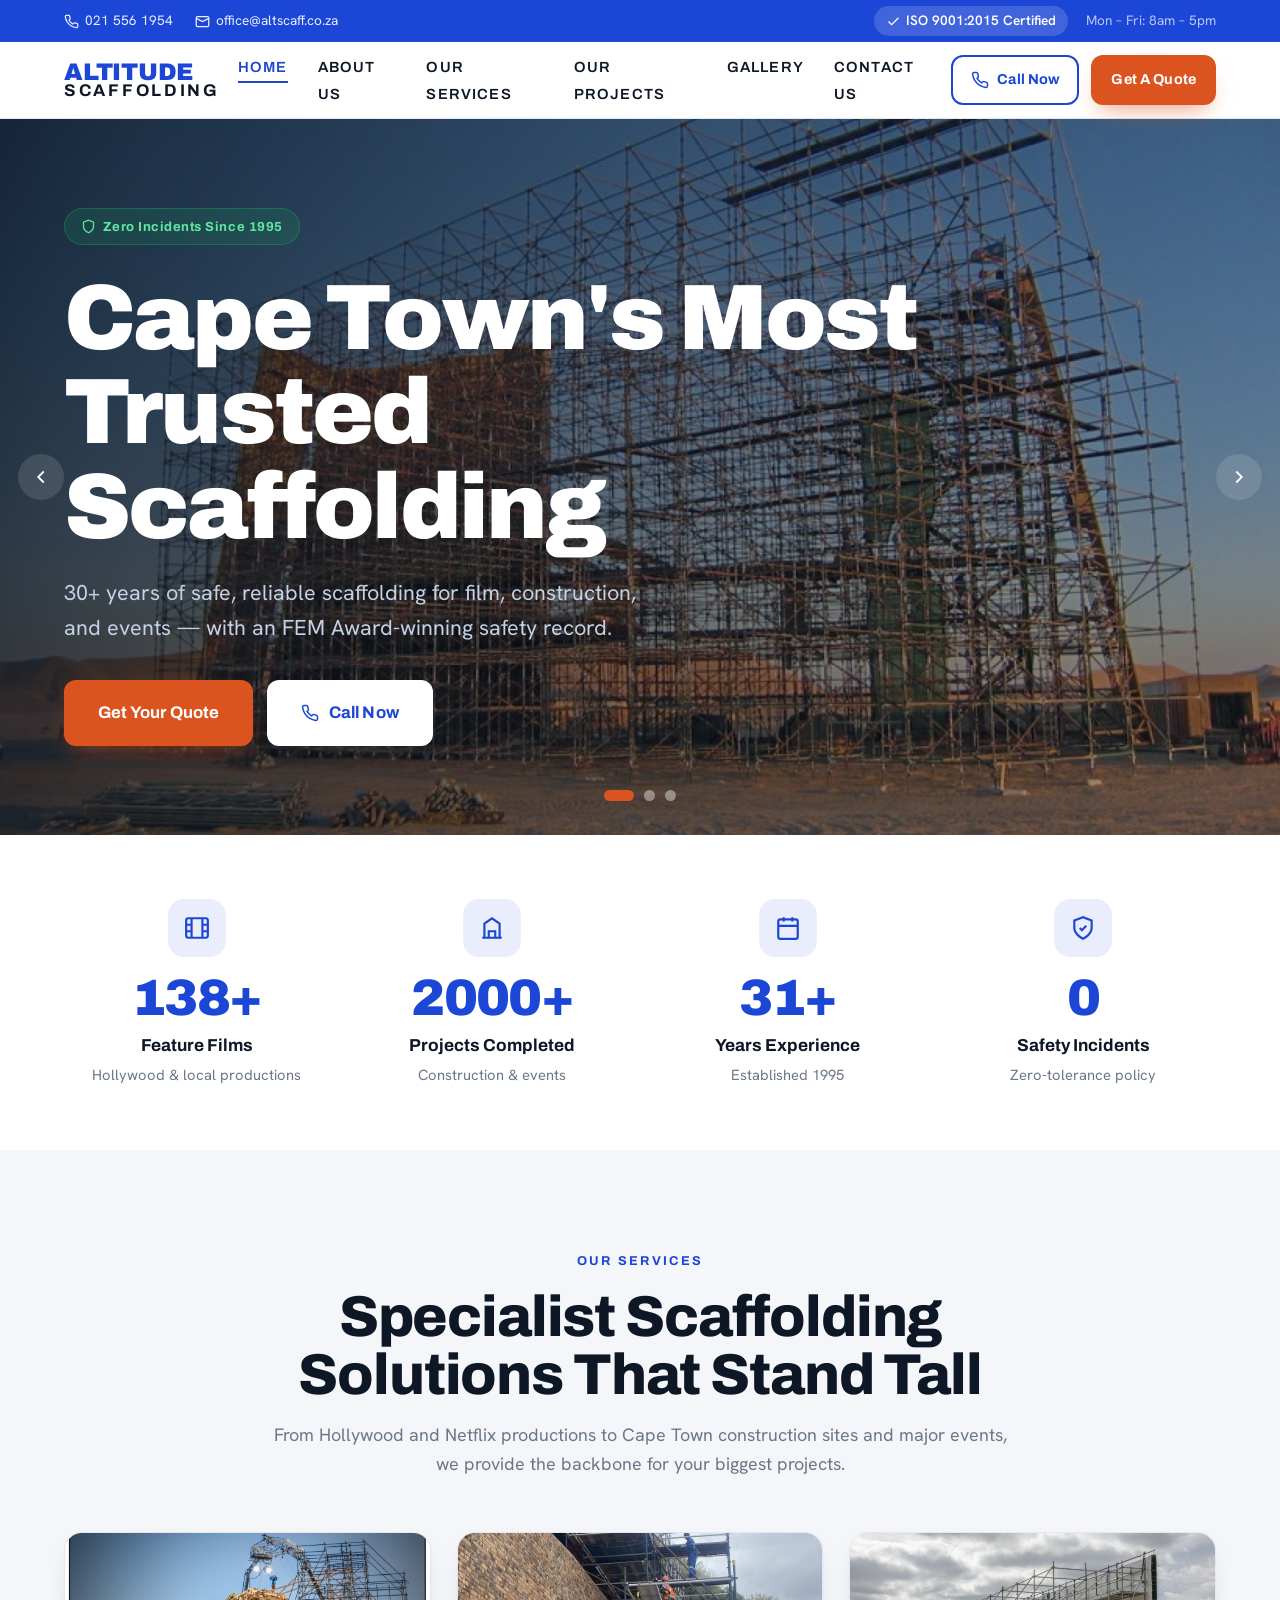
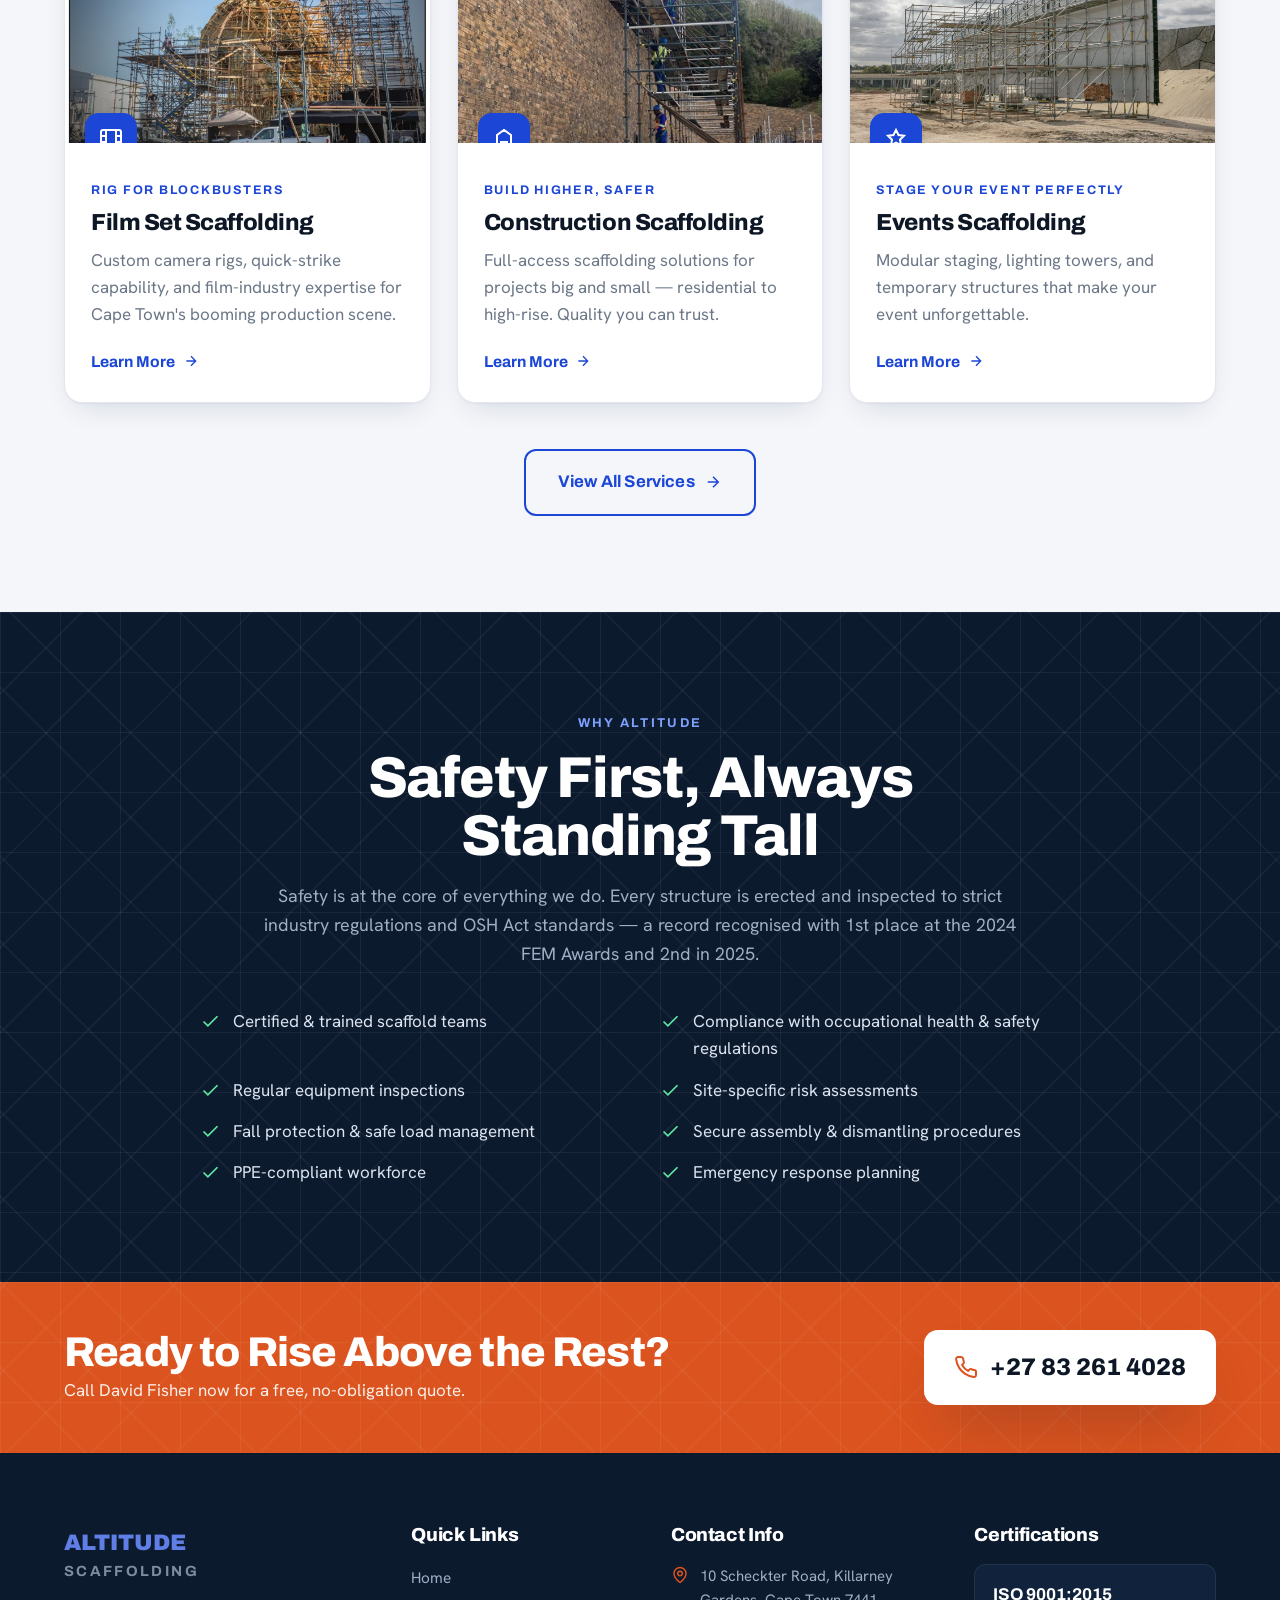
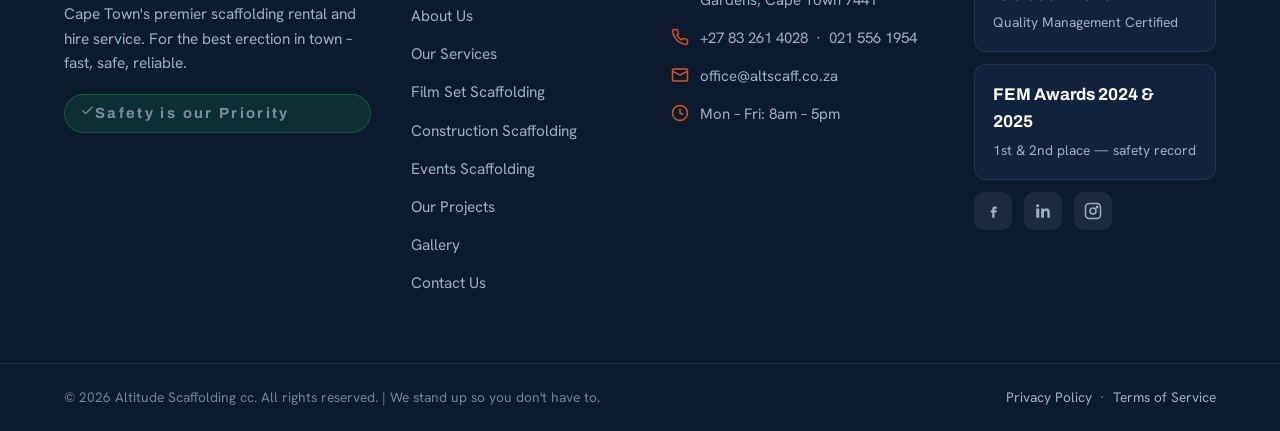
==== index.html @ d88a509a "Add files via upload" ====
<!DOCTYPE html>
<html lang="en">
<head>
<meta charset="UTF-8">
<meta name="viewport" content="width=device-width, initial-scale=1.0">
<title>Altitude Scaffolding | Cape Town's Most Trusted Scaffolding</title>
<meta name="description" content="Safe and reliable scaffolding solutions for film, events and construction across Cape Town and South Africa. 30+ years, FEM Award-winning safety record.">
<link rel="stylesheet" href="styles.css">
</head>
<body>

<!-- ===================== TOP BAR ===================== -->
<div class="topbar">
  <div class="container">
    <div class="topbar__left">
      <a href="tel:+27215561954"><svg viewBox="0 0 24 24" fill="none" stroke="currentColor" stroke-width="2"><path d="M22 16.92v3a2 2 0 0 1-2.18 2 19.79 19.79 0 0 1-8.63-3.07 19.5 19.5 0 0 1-6-6 19.79 19.79 0 0 1-3.07-8.67A2 2 0 0 1 4.11 2h3a2 2 0 0 1 2 1.72c.13.96.36 1.9.7 2.81a2 2 0 0 1-.45 2.11L8.09 9.91a16 16 0 0 0 6 6l1.27-1.27a2 2 0 0 1 2.11-.45c.91.34 1.85.57 2.81.7A2 2 0 0 1 22 16.92z"/></svg>021 556 1954</a>
      <a href="mailto:office@altscaff.co.za"><svg viewBox="0 0 24 24" fill="none" stroke="currentColor" stroke-width="2"><rect x="2" y="4" width="20" height="16" rx="2"/><path d="m22 7-10 5L2 7"/></svg>office@altscaff.co.za</a>
    </div>
    <div class="topbar__right">
      <span class="topbar__badge"><svg viewBox="0 0 24 24" fill="none" stroke="currentColor" stroke-width="2"><path d="M20 6 9 17l-5-5"/></svg>ISO 9001:2015 Certified</span>
      <span class="topbar__hours">Mon – Fri: 8am – 5pm</span>
    </div>
  </div>
</div>

<!-- ===================== NAV ===================== -->
<nav class="nav">
  <div class="container">
    <a class="brand" href="index.html"><b>ALTITUDE</b><span>SCAFFOLDING</span></a>
    <ul class="nav__links">
      <li><a href="index.html" class="active">Home</a></li>
      <li><a href="about.html">About Us</a></li>
      <li><a href="services.html">Our Services</a></li>
      <li><a href="projects.html">Our Projects</a></li>
      <li><a href="gallery.html">Gallery</a></li>
      <li><a href="contact.html">Contact Us</a></li>
    </ul>
    <div class="nav__cta">
      <a class="btn btn--ghost" href="tel:+27832614028"><svg viewBox="0 0 24 24" fill="none" stroke="currentColor" stroke-width="2"><path d="M22 16.92v3a2 2 0 0 1-2.18 2 19.79 19.79 0 0 1-8.63-3.07 19.5 19.5 0 0 1-6-6 19.79 19.79 0 0 1-3.07-8.67A2 2 0 0 1 4.11 2h3a2 2 0 0 1 2 1.72c.13.96.36 1.9.7 2.81a2 2 0 0 1-.45 2.11L8.09 9.91a16 16 0 0 0 6 6l1.27-1.27a2 2 0 0 1 2.11-.45c.91.34 1.85.57 2.81.7A2 2 0 0 1 22 16.92z"/></svg>Call Now</a>
      <a class="btn btn--orange" href="contact.html">Get A Quote</a>
      <button class="nav__burger" aria-label="Menu"><span></span><span></span><span></span></button>
    </div>
  </div>
</nav>

<!-- ===================== HERO CAROUSEL ===================== -->
<header class="hero hero--home">
  <div class="slides">
    <div class="slide slide--1 active"><img class="slide__img" src="img/film-set-desert-build.jpg" alt="Large-scale film set scaffolding at golden hour"><div class="slide__grad"></div></div>
    <div class="slide slide--2"><img class="slide__img" src="img/construction-cement-silos.jpg" alt="Industrial scaffolding access between cement silos"><div class="slide__grad"></div></div>
    <div class="slide slide--3"><img class="slide__img" src="img/events-grandstand-wide.jpg" alt="Event grandstand scaffolding structure"><div class="slide__grad"></div></div>
  </div>
  <div class="hero__inner">
    <div class="container">
      <span class="hero__badge"><svg viewBox="0 0 24 24" fill="none" stroke="currentColor" stroke-width="2"><path d="M12 22s8-4 8-10V5l-8-3-8 3v7c0 6 8 10 8 10z"/></svg>Zero Incidents Since 1995</span>
      <h1 class="slide-text" data-slide="0">Cape Town's Most Trusted Scaffolding</h1>
      <p class="hero__sub">30+ years of safe, reliable scaffolding for film, construction, and events — with an FEM Award-winning safety record.</p>
      <div class="hero__actions">
        <a class="btn btn--orange btn--lg" href="contact.html">Get Your Quote</a>
        <a class="btn btn--white btn--lg" href="tel:+27832614028"><svg viewBox="0 0 24 24" fill="none" stroke="currentColor" stroke-width="2"><path d="M22 16.92v3a2 2 0 0 1-2.18 2 19.79 19.79 0 0 1-8.63-3.07 19.5 19.5 0 0 1-6-6 19.79 19.79 0 0 1-3.07-8.67A2 2 0 0 1 4.11 2h3a2 2 0 0 1 2 1.72c.13.96.36 1.9.7 2.81a2 2 0 0 1-.45 2.11L8.09 9.91a16 16 0 0 0 6 6l1.27-1.27a2 2 0 0 1 2.11-.45c.91.34 1.85.57 2.81.7A2 2 0 0 1 22 16.92z"/></svg>Call Now</a>
      </div>
    </div>
  </div>
  <button class="hero__arrow hero__arrow--prev" aria-label="Previous"><svg viewBox="0 0 24 24" fill="none" stroke="currentColor" stroke-width="2"><path d="m15 18-6-6 6-6"/></svg></button>
  <button class="hero__arrow hero__arrow--next" aria-label="Next"><svg viewBox="0 0 24 24" fill="none" stroke="currentColor" stroke-width="2"><path d="m9 18 6-6-6-6"/></svg></button>
  <div class="hero__dots"><button class="active"></button><button></button><button></button></div>
</header>

<!-- ===================== STATS ===================== -->
<section class="stats">
  <div class="container">
    <div class="stat reveal">
      <div class="stat__ico"><svg viewBox="0 0 24 24" fill="none" stroke="currentColor" stroke-width="2"><rect x="2" y="3" width="20" height="18" rx="2"/><path d="M7 3v18M17 3v18M2 9h5M2 15h5M17 9h5M17 15h5"/></svg></div>
      <div class="stat__num" data-to="150" data-suffix="+">0+</div>
      <div class="stat__label">Feature Films</div>
      <div class="stat__note">Hollywood &amp; local productions</div>
    </div>
    <div class="stat reveal">
      <div class="stat__ico"><svg viewBox="0 0 24 24" fill="none" stroke="currentColor" stroke-width="2"><path d="M3 21h18M5 21V8l7-5 7 5v13M9 21v-6h6v6"/></svg></div>
      <div class="stat__num" data-to="2000" data-suffix="+">0+</div>
      <div class="stat__label">Projects Completed</div>
      <div class="stat__note">Construction &amp; events</div>
    </div>
    <div class="stat reveal">
      <div class="stat__ico"><svg viewBox="0 0 24 24" fill="none" stroke="currentColor" stroke-width="2"><rect x="3" y="4" width="18" height="18" rx="2"/><path d="M16 2v4M8 2v4M3 10h18"/></svg></div>
      <div class="stat__num" data-to="31" data-suffix="+">0+</div>
      <div class="stat__label">Years Experience</div>
      <div class="stat__note">Established 1995</div>
    </div>
    <div class="stat reveal">
      <div class="stat__ico"><svg viewBox="0 0 24 24" fill="none" stroke="currentColor" stroke-width="2"><path d="M12 22s8-4 8-10V5l-8-3-8 3v7c0 6 8 10 8 10z"/><path d="m9 12 2 2 4-4"/></svg></div>
      <div class="stat__num">0</div>
      <div class="stat__label">Safety Incidents</div>
      <div class="stat__note">Zero-tolerance policy</div>
    </div>
  </div>
</section>

<!-- ===================== SERVICES ===================== -->
<section class="section bg-alt">
  <div class="container">
    <div class="section-head section-head--center reveal">
      <span class="eyebrow">Our Services</span>
      <h2>Specialist Scaffolding Solutions That Stand Tall</h2>
      <p>From Hollywood and Netflix productions to Cape Town construction sites and major events, we provide the backbone for your biggest projects.</p>
    </div>
    <div class="cards">
      <article class="card reveal">
        <div class="card__media">
          <img class="media-img" src="img/film-set-dome.jpg" alt="Film set scaffolding dome build at golden hour">
          <div class="card__ico"><svg viewBox="0 0 24 24" fill="none" stroke="currentColor" stroke-width="2"><rect x="2" y="3" width="20" height="18" rx="2"/><path d="M7 3v18M17 3v18M2 9h5M2 15h5M17 9h5M17 15h5"/></svg></div>
        </div>
        <div class="card__body">
          <span class="card__kicker">Rig for Blockbusters</span>
          <h3>Film Set Scaffolding</h3>
          <p>Custom camera rigs, quick-strike capability, and film-industry expertise for Cape Town's booming production scene.</p>
          <a class="link-arrow" href="services.html#film">Learn More <svg viewBox="0 0 24 24" fill="none" stroke="currentColor" stroke-width="2"><path d="M5 12h14M12 5l7 7-7 7"/></svg></a>
        </div>
      </article>
      <article class="card reveal">
        <div class="card__media">
          <img class="media-img" src="img/construction-brick-wall-access.jpg" alt="Construction access scaffolding against a brick retaining wall">
          <div class="card__ico"><svg viewBox="0 0 24 24" fill="none" stroke="currentColor" stroke-width="2"><path d="M3 21h18M5 21V8l7-5 7 5v13M9 21v-6h6v6"/></svg></div>
        </div>
        <div class="card__body">
          <span class="card__kicker">Build Higher, Safer</span>
          <h3>Construction Scaffolding</h3>
          <p>Full-access scaffolding solutions for projects big and small — residential to high-rise. Quality you can trust.</p>
          <a class="link-arrow" href="services.html#construction">Learn More <svg viewBox="0 0 24 24" fill="none" stroke="currentColor" stroke-width="2"><path d="M5 12h14M12 5l7 7-7 7"/></svg></a>
        </div>
      </article>
      <article class="card reveal">
        <div class="card__media">
          <img class="media-img" src="img/events-stand-build.jpg" alt="Events scaffolding stand structure">
          <div class="card__ico"><svg viewBox="0 0 24 24" fill="none" stroke="currentColor" stroke-width="2"><path d="m12 3 2.5 5 5.5.8-4 3.9 1 5.5-5-2.6-5 2.6 1-5.5-4-3.9 5.5-.8z"/></svg></div>
        </div>
        <div class="card__body">
          <span class="card__kicker">Stage Your Event Perfectly</span>
          <h3>Events Scaffolding</h3>
          <p>Modular staging, lighting towers, and temporary structures that make your event unforgettable.</p>
          <a class="link-arrow" href="services.html#events">Learn More <svg viewBox="0 0 24 24" fill="none" stroke="currentColor" stroke-width="2"><path d="M5 12h14M12 5l7 7-7 7"/></svg></a>
        </div>
      </article>
    </div>
    <div style="text-align:center;margin-top:46px" class="reveal">
      <a class="btn btn--ghost btn--lg" href="services.html">View All Services <svg viewBox="0 0 24 24" fill="none" stroke="currentColor" stroke-width="2"><path d="M5 12h14M12 5l7 7-7 7"/></svg></a>
    </div>
  </div>
</section>

<!-- ===================== SAFETY ===================== -->
<section class="section bg-navy lattice">
  <div class="container" style="position:relative;z-index:2">
    <div class="section-head section-head--center reveal">
      <span class="eyebrow">Why Altitude</span>
      <h2>Safety First, Always Standing Tall</h2>
      <p>Safety is at the core of everything we do. Every structure is erected and inspected to strict industry regulations and OSH Act standards — a record recognised with 1st place at the 2024 FEM Awards and 2nd in 2025.</p>
    </div>
    <ul class="safety-grid reveal">
      <li><svg viewBox="0 0 24 24" fill="none" stroke="currentColor" stroke-width="2"><path d="M20 6 9 17l-5-5"/></svg>Certified &amp; trained scaffold teams</li>
      <li><svg viewBox="0 0 24 24" fill="none" stroke="currentColor" stroke-width="2"><path d="M20 6 9 17l-5-5"/></svg>Compliance with occupational health &amp; safety regulations</li>
      <li><svg viewBox="0 0 24 24" fill="none" stroke="currentColor" stroke-width="2"><path d="M20 6 9 17l-5-5"/></svg>Regular equipment inspections</li>
      <li><svg viewBox="0 0 24 24" fill="none" stroke="currentColor" stroke-width="2"><path d="M20 6 9 17l-5-5"/></svg>Site-specific risk assessments</li>
      <li><svg viewBox="0 0 24 24" fill="none" stroke="currentColor" stroke-width="2"><path d="M20 6 9 17l-5-5"/></svg>Fall protection &amp; safe load management</li>
      <li><svg viewBox="0 0 24 24" fill="none" stroke="currentColor" stroke-width="2"><path d="M20 6 9 17l-5-5"/></svg>Secure assembly &amp; dismantling procedures</li>
      <li><svg viewBox="0 0 24 24" fill="none" stroke="currentColor" stroke-width="2"><path d="M20 6 9 17l-5-5"/></svg>PPE-compliant workforce</li>
      <li><svg viewBox="0 0 24 24" fill="none" stroke="currentColor" stroke-width="2"><path d="M20 6 9 17l-5-5"/></svg>Emergency response planning</li>
    </ul>
  </div>
</section>

<!-- ===================== CTA BAND ===================== -->
<section class="cta-band lattice">
  <div class="container" style="position:relative;z-index:2">
    <div>
      <h2>Ready to Rise Above the Rest?</h2>
      <p>Call David Fisher now for a free, no-obligation quote.</p>
    </div>
    <a class="cta-band__phone" href="tel:+27832614028"><svg viewBox="0 0 24 24" fill="none" stroke="currentColor" stroke-width="2"><path d="M22 16.92v3a2 2 0 0 1-2.18 2 19.79 19.79 0 0 1-8.63-3.07 19.5 19.5 0 0 1-6-6 19.79 19.79 0 0 1-3.07-8.67A2 2 0 0 1 4.11 2h3a2 2 0 0 1 2 1.72c.13.96.36 1.9.7 2.81a2 2 0 0 1-.45 2.11L8.09 9.91a16 16 0 0 0 6 6l1.27-1.27a2 2 0 0 1 2.11-.45c.91.34 1.85.57 2.81.7A2 2 0 0 1 22 16.92z"/></svg>+27 83 261 4028</a>
  </div>
</section>

<!-- ===================== FOOTER ===================== -->
<footer class="foot">
  <div class="container">
    <div class="foot__grid">
      <div class="foot__brand">
        <b>ALTITUDE</b><span>SCAFFOLDING</span>
        <p>Cape Town's premier scaffolding rental and hire service. For the best erection in town – fast, safe, reliable.</p>
        <span class="foot__pill"><svg viewBox="0 0 24 24" fill="none" stroke="currentColor" stroke-width="2"><path d="M20 6 9 17l-5-5"/></svg>Safety is our Priority</span>
      </div>
      <div>
        <h4>Quick Links</h4>
        <ul class="foot__links">
          <li><a href="index.html">Home</a></li>
          <li><a href="about.html">About Us</a></li>
          <li><a href="services.html">Our Services</a></li>
          <li><a href="services.html#film">Film Set Scaffolding</a></li>
          <li><a href="services.html#construction">Construction Scaffolding</a></li>
          <li><a href="services.html#events">Events Scaffolding</a></li>
          <li><a href="projects.html">Our Projects</a></li>
          <li><a href="gallery.html">Gallery</a></li>
          <li><a href="contact.html">Contact Us</a></li>
        </ul>
      </div>
      <div>
        <h4>Contact Info</h4>
        <ul class="foot__contact">
          <li><svg viewBox="0 0 24 24" fill="none" stroke="currentColor" stroke-width="2"><path d="M20 10c0 6-8 12-8 12s-8-6-8-12a8 8 0 0 1 16 0z"/><circle cx="12" cy="10" r="3"/></svg>10 Scheckter Road, Killarney Gardens, Cape Town 7441</li>
          <li><svg viewBox="0 0 24 24" fill="none" stroke="currentColor" stroke-width="2"><path d="M22 16.92v3a2 2 0 0 1-2.18 2 19.79 19.79 0 0 1-8.63-3.07 19.5 19.5 0 0 1-6-6 19.79 19.79 0 0 1-3.07-8.67A2 2 0 0 1 4.11 2h3a2 2 0 0 1 2 1.72c.13.96.36 1.9.7 2.81a2 2 0 0 1-.45 2.11L8.09 9.91a16 16 0 0 0 6 6l1.27-1.27a2 2 0 0 1 2.11-.45c.91.34 1.85.57 2.81.7A2 2 0 0 1 22 16.92z"/></svg>+27 83 261 4028 &nbsp;·&nbsp; 021 556 1954</li>
          <li><svg viewBox="0 0 24 24" fill="none" stroke="currentColor" stroke-width="2"><rect x="2" y="4" width="20" height="16" rx="2"/><path d="m22 7-10 5L2 7"/></svg>office@altscaff.co.za</li>
          <li><svg viewBox="0 0 24 24" fill="none" stroke="currentColor" stroke-width="2"><circle cx="12" cy="12" r="10"/><path d="M12 6v6l4 2"/></svg>Mon – Fri: 8am – 5pm</li>
        </ul>
      </div>
      <div>
        <h4>Certifications</h4>
        <div class="cert"><b>ISO 9001:2015</b><span>Quality Management Certified</span></div>
        <div class="cert"><b>FEM Awards 2024 &amp; 2025</b><span>1st &amp; 2nd place — safety record</span></div>
        <div class="foot__social">
          <a href="#" aria-label="Facebook"><svg viewBox="0 0 24 24" fill="currentColor"><path d="M14 9h3V6h-3c-1.7 0-3 1.3-3 3v2H9v3h2v7h3v-7h2.5l.5-3H14V9z"/></svg></a>
          <a href="#" aria-label="LinkedIn"><svg viewBox="0 0 24 24" fill="currentColor"><path d="M6.94 5a2 2 0 1 1-4-.02 2 2 0 0 1 4 .02zM7 8.5H3V21h4V8.5zm6.32 0H9.5V21h3.8v-6.5c0-3.5 4.5-3.8 4.5 0V21H21v-7.8c0-6-6.4-5.7-7.68-2.8V8.5z"/></svg></a>
          <a href="#" aria-label="Instagram"><svg viewBox="0 0 24 24" fill="none" stroke="currentColor" stroke-width="2"><rect x="2" y="2" width="20" height="20" rx="5"/><circle cx="12" cy="12" r="4"/><circle cx="17.5" cy="6.5" r="1" fill="currentColor"/></svg></a>
        </div>
      </div>
    </div>
  </div>
  <div class="foot__bar">
    <div class="container">
      <span>© 2026 Altitude Scaffolding cc. All rights reserved. | We stand up so you don't have to.</span>
      <span><a href="#">Privacy Policy</a> &nbsp;·&nbsp; <a href="#">Terms of Service</a></span>
    </div>
  </div>
</footer>

<script src="script.js"></script>
</body>
</html>
---- styles.css ----
/* ==========================================================================
   ALTITUDE SCAFFOLDING — shared stylesheet
   Brand: cobalt blue + terracotta orange + dark navy. Industrial / structural.
   ========================================================================== */

@import url('https://fonts.googleapis.com/css2?family=Archivo:wght@500;600;700;800;900&family=Hanken+Grotesk:wght@400;500;600;700&display=swap');

:root{
  /* Brand */
  --blue:        #1c46d6;
  --blue-dark:   #14329c;
  --blue-700:    #0f2a8a;
  --orange:      #db531e;
  --orange-dark: #bd4413;
  --navy:        #0c1a2e;
  --navy-2:      #11233c;
  --green:       #18a957;
  --green-soft:  #e7f6ee;

  /* Neutrals */
  --ink:    #0e1726;
  --body:   #41505f;
  --muted:  #6b7787;
  --line:   #e4e8ee;
  --bg:     #ffffff;
  --bg-alt: #f4f6fa;
  --card:   #ffffff;

  /* System */
  --radius:   18px;
  --radius-sm:12px;
  --shadow:   0 1px 2px rgba(13,27,46,.04), 0 12px 30px -12px rgba(13,27,46,.16);
  --shadow-lg:0 30px 60px -22px rgba(13,27,46,.32);
  --maxw: 1200px;
  --nav-h: 76px;
  --ease: cubic-bezier(.22,.61,.36,1);

  --font-display: 'Archivo', system-ui, sans-serif;
  --font-body: 'Hanken Grotesk', system-ui, sans-serif;
}

*{ box-sizing:border-box; margin:0; padding:0; }
html{ scroll-behavior:smooth; -webkit-text-size-adjust:100%; }
body{
  font-family:var(--font-body);
  color:var(--body);
  background:var(--bg);
  line-height:1.6;
  font-size:17px;
  overflow-x:hidden;
}
img{ max-width:100%; display:block; }
a{ color:inherit; text-decoration:none; }
ul{ list-style:none; }

h1,h2,h3,h4,h5{
  font-family:var(--font-display);
  color:var(--ink);
  line-height:1.02;
  letter-spacing:-.02em;
  font-weight:800;
}

.container{ width:100%; max-width:var(--maxw); margin:0 auto; padding:0 24px; }
.section{ padding:96px 0; }
.section--tight{ padding:64px 0; }
.bg-alt{ background:var(--bg-alt); }
.bg-navy{ background:var(--navy); color:#c9d3e0; }

/* ---- Eyebrow / headings -------------------------------------------------- */
.eyebrow{
  font-family:var(--font-display);
  font-weight:700;
  font-size:.8rem;
  letter-spacing:.18em;
  text-transform:uppercase;
  color:var(--blue);
}
.bg-navy .eyebrow{ color:#7ea0ff; }
.section-head{ max-width:760px; }
.section-head--center{ margin:0 auto; text-align:center; }
.section-head h2{ font-size:clamp(2.2rem,5vw,3.6rem); margin:14px 0 16px; }
.section-head p{ font-size:1.12rem; color:var(--muted); }
.bg-navy .section-head h2{ color:#fff; }
.bg-navy .section-head p{ color:#9fb0c4; }

/* ---- Buttons ------------------------------------------------------------- */
.btn{
  display:inline-flex; align-items:center; gap:.55em;
  font-family:var(--font-display); font-weight:700; font-size:.98rem;
  letter-spacing:.01em;
  padding:15px 26px; border-radius:12px; border:2px solid transparent;
  cursor:pointer; transition:transform .25s var(--ease), box-shadow .25s var(--ease), background .25s;
  white-space:nowrap;
}
.btn svg{ width:18px; height:18px; }
.btn--orange{ background:var(--orange); color:#fff; box-shadow:0 12px 24px -10px rgba(219,83,30,.6); }
.btn--orange:hover{ background:var(--orange-dark); transform:translateY(-2px); }
.btn--blue{ background:var(--blue); color:#fff; box-shadow:0 12px 24px -10px rgba(28,70,214,.55); }
.btn--blue:hover{ background:var(--blue-dark); transform:translateY(-2px); }
.btn--ghost{ background:transparent; color:var(--blue); border-color:var(--blue); }
.btn--ghost:hover{ background:var(--blue); color:#fff; transform:translateY(-2px); }
.btn--white{ background:#fff; color:var(--blue); }
.btn--white:hover{ transform:translateY(-2px); box-shadow:var(--shadow-lg); }
.btn--lg{ padding:18px 32px; font-size:1.05rem; }

.link-arrow{
  font-family:var(--font-display); font-weight:700; color:var(--blue);
  display:inline-flex; align-items:center; gap:.5em; font-size:.98rem;
}
.link-arrow svg{ width:16px; height:16px; transition:transform .25s var(--ease); }
.link-arrow:hover svg{ transform:translateX(5px); }

/* ---- Scaffold lattice texture (reusable) --------------------------------- */
.lattice{ position:relative; }
.lattice::before{
  content:""; position:absolute; inset:0; pointer-events:none; z-index:0;
  background-image:
    linear-gradient(rgba(255,255,255,.06) 1px, transparent 1px),
    linear-gradient(90deg, rgba(255,255,255,.06) 1px, transparent 1px),
    repeating-linear-gradient(45deg, rgba(255,255,255,.04) 0 2px, transparent 2px 60px),
    repeating-linear-gradient(-45deg, rgba(255,255,255,.04) 0 2px, transparent 2px 60px);
  background-size:60px 60px, 60px 60px, 100% 100%, 100% 100%;
}

/* =========================================================================
   TOP UTILITY BAR
   ========================================================================= */
.topbar{ background:var(--blue); color:#dbe4ff; font-size:.85rem; }
.topbar .container{ display:flex; align-items:center; justify-content:space-between; height:42px; gap:18px; }
.topbar a{ display:inline-flex; align-items:center; gap:.45em; color:#eaf0ff; }
.topbar a:hover{ color:#fff; }
.topbar svg{ width:15px; height:15px; }
.topbar__left{ display:flex; gap:22px; }
.topbar__right{ display:flex; align-items:center; gap:18px; }
.topbar__badge{
  display:inline-flex; align-items:center; gap:.4em;
  background:rgba(255,255,255,.16); padding:4px 12px; border-radius:99px;
  font-weight:600; color:#fff;
}
.topbar__hours{ color:#b9c8f5; }

/* =========================================================================
   NAVIGATION
   ========================================================================= */
.nav{
  position:sticky; top:0; z-index:60; background:#fff;
  border-bottom:1px solid var(--line);
  transition:box-shadow .3s;
}
.nav.scrolled{ box-shadow:0 10px 30px -16px rgba(13,27,46,.25); }
.nav .container{ display:flex; align-items:center; justify-content:space-between; height:var(--nav-h); gap:18px; }

.brand{ display:flex; flex-direction:column; line-height:.9; font-family:var(--font-display); }
.brand b{ font-weight:900; font-size:1.5rem; letter-spacing:-.01em; color:var(--blue); }
.brand span{ font-weight:700; font-size:1.06rem; letter-spacing:.16em; color:var(--ink); }

.nav__links{ display:flex; gap:30px; }
.nav__links a{
  font-family:var(--font-display); font-weight:600; font-size:.92rem;
  letter-spacing:.08em; text-transform:uppercase; color:var(--ink);
  padding:6px 0; position:relative;
}
.nav__links a::after{
  content:""; position:absolute; left:0; bottom:-2px; height:2px; width:0;
  background:var(--blue); transition:width .25s var(--ease);
}
.nav__links a:hover::after, .nav__links a.active::after{ width:100%; }
.nav__links a.active{ color:var(--blue); }

.nav__cta{ display:flex; align-items:center; gap:12px; }
.nav__cta .btn{ padding:11px 18px; font-size:.9rem; }

.nav__burger{
  display:none; flex-direction:column; gap:5px; background:none; border:0; cursor:pointer; padding:8px;
}
.nav__burger span{ width:24px; height:2px; background:var(--ink); transition:.3s; }
.nav.open .nav__burger span:nth-child(1){ transform:translateY(7px) rotate(45deg); }
.nav.open .nav__burger span:nth-child(2){ opacity:0; }
.nav.open .nav__burger span:nth-child(3){ transform:translateY(-7px) rotate(-45deg); }

/* =========================================================================
   HERO (carousel on home, static banner on inner pages)
   ========================================================================= */
.hero{ position:relative; background:var(--navy); color:#fff; overflow:hidden; }
.hero__bg{ position:absolute; inset:0; z-index:0; }
.hero__bg::after{
  content:""; position:absolute; inset:0;
  background:linear-gradient(110deg, rgba(8,17,30,.92) 0%, rgba(8,17,30,.72) 45%, rgba(12,26,46,.55) 100%);
}
.hero__grad{ position:absolute; inset:0; }

/* Home carousel */
.hero--home{ min-height:calc(88vh - var(--nav-h)); display:flex; align-items:center; }
.slides{ position:absolute; inset:0; }
.slide{
  position:absolute; inset:0; opacity:0; transition:opacity 1s var(--ease);
  background-size:cover; background-position:center;
}
.slide.active{ opacity:1; }
.slide__grad{ position:absolute; inset:0; }
.slide--1 .slide__grad{ background:linear-gradient(125deg,#0b1b34 0%, #15326f 60%, #1c46d6 130%); }
.slide--2 .slide__grad{ background:linear-gradient(125deg,#0a1526 0%, #14264a 55%, #2b3f63 120%); }
.slide--3 .slide__grad{ background:linear-gradient(125deg,#120c1f 0%, #2a1640 55%, #6b2b8f 130%); }

.hero__inner{ position:relative; z-index:3; padding:70px 0; width:100%; }
.hero__badge{
  display:inline-flex; align-items:center; gap:.5em;
  background:rgba(24,169,87,.16); color:#5fe6a0; border:1px solid rgba(24,169,87,.4);
  padding:7px 16px; border-radius:99px; font-family:var(--font-display);
  font-weight:700; font-size:.82rem; letter-spacing:.04em; margin-bottom:26px;
}
.hero__badge svg{ width:15px; height:15px; }
.hero h1{
  color:#fff; font-size:clamp(2.8rem,7.5vw,5.8rem); font-weight:900;
  letter-spacing:-.03em; max-width:14ch;
}
.hero__sub{ font-size:clamp(1.05rem,2vw,1.35rem); color:#c5d2e6; margin:22px 0 34px; max-width:48ch; }
.hero__actions{ display:flex; gap:14px; flex-wrap:wrap; }

.hero__dots{ position:absolute; left:0; right:0; bottom:34px; z-index:4; display:flex; gap:10px; justify-content:center; }
.hero__dots button{ width:11px; height:11px; border-radius:99px; border:0; background:rgba(255,255,255,.4); cursor:pointer; transition:.3s; }
.hero__dots button.active{ width:30px; background:var(--orange); }

.hero__arrow{
  position:absolute; top:50%; transform:translateY(-50%); z-index:4;
  width:46px; height:46px; border-radius:99px; border:0; cursor:pointer;
  background:rgba(255,255,255,.12); color:#fff; display:grid; place-items:center;
  backdrop-filter:blur(4px); transition:.25s;
}
.hero__arrow:hover{ background:rgba(255,255,255,.25); }
.hero__arrow svg{ width:22px; height:22px; }
.hero__arrow--prev{ left:18px; }
.hero__arrow--next{ right:18px; }

/* Inner page banner */
.hero--inner{ padding:96px 0 84px; text-align:center; }
.hero--inner .hero__grad{ background:linear-gradient(135deg,#0a1526 0%,#0f2444 60%,#16306b 140%); }
.hero--inner h1{ margin:0 auto; font-size:clamp(2.4rem,6vw,4.6rem); max-width:none; }
.hero--inner .hero__sub{ margin:20px auto 0; }

/* =========================================================================
   STAT STRIP
   ========================================================================= */
.stats{ background:#fff; }
.stats .container{
  display:grid; grid-template-columns:repeat(4,1fr); gap:30px;
  padding:64px 24px; align-items:start;
}
.stat{ text-align:center; }
.stat__ico{
  width:58px; height:58px; margin:0 auto 16px; border-radius:16px;
  display:grid; place-items:center; background:rgba(28,70,214,.09); color:var(--blue);
}
.stat__ico svg{ width:26px; height:26px; }
.stat__num{ font-family:var(--font-display); font-weight:900; font-size:clamp(2.4rem,4vw,3.2rem); color:var(--blue); letter-spacing:-.03em; line-height:1; }
.stat__label{ font-family:var(--font-display); font-weight:700; color:var(--ink); margin-top:8px; font-size:1.08rem; }
.stat__note{ color:var(--muted); font-size:.92rem; margin-top:3px; }

/* =========================================================================
   SERVICE CARDS (home)
   ========================================================================= */
.cards{ display:grid; grid-template-columns:repeat(3,1fr); gap:26px; margin-top:54px; }
.card{
  background:var(--card); border:1px solid var(--line); border-radius:var(--radius);
  overflow:hidden; box-shadow:var(--shadow); transition:transform .3s var(--ease), box-shadow .3s var(--ease);
  display:flex; flex-direction:column;
}
.card:hover{ transform:translateY(-6px); box-shadow:var(--shadow-lg); }
.card__media{ position:relative; height:210px; overflow:hidden; }
.card__ico{
  position:absolute; left:20px; bottom:-22px; width:52px; height:52px; border-radius:14px;
  background:var(--blue); color:#fff; display:grid; place-items:center; box-shadow:var(--shadow); z-index:2;
}
.card__ico svg{ width:24px; height:24px; }
.card__body{ padding:38px 26px 28px; flex:1; display:flex; flex-direction:column; }
.card__kicker{ font-family:var(--font-display); font-weight:700; font-size:.78rem; letter-spacing:.14em; text-transform:uppercase; color:var(--blue); }
.card__body h3{ font-size:1.45rem; margin:10px 0 12px; }
.card__body p{ color:var(--muted); margin-bottom:20px; flex:1; }

/* Image placeholder panels (swap for real photos) */
.ph{
  position:relative; background:linear-gradient(135deg,#102347,#1c2f55);
  display:grid; place-items:center; color:#fff; height:100%;
}
.ph--film{ background:linear-gradient(135deg,#2a1a0e,#5a371a 60%,#db531e); }
.ph--build{ background:linear-gradient(135deg,#0f2147,#1c46d6); }
.ph--event{ background:linear-gradient(135deg,#1a0f2c,#5a2487 70%,#9b3fc4); }
.ph--team{ background:linear-gradient(135deg,#0c1a2e,#1b3257); }
.ph__label{
  position:relative; z-index:2; font-family:var(--font-display); font-weight:600;
  font-size:.78rem; letter-spacing:.08em; text-transform:uppercase; color:rgba(255,255,255,.85);
  display:flex; flex-direction:column; align-items:center; gap:10px; text-align:center; padding:0 14px;
}
.ph__label svg{ width:34px; height:34px; opacity:.9; }

/* =========================================================================
   ALTERNATING FEATURE ROWS (service detail / about intro)
   ========================================================================= */
.feature{ display:grid; grid-template-columns:1fr 1fr; gap:60px; align-items:center; }
.feature + .feature{ margin-top:96px; }
.feature--rev .feature__media{ order:2; }
.feature__media{ border-radius:var(--radius); overflow:hidden; height:430px; box-shadow:var(--shadow); position:relative; }
.feature__media .card__ico{ bottom:auto; top:20px; left:auto; right:20px; }
.feature h2{ font-size:clamp(2rem,4vw,3rem); margin:14px 0 18px; }
.feature p{ color:var(--muted); font-size:1.08rem; margin-bottom:24px; }
.checks{ display:grid; gap:14px; margin-bottom:30px; }
.checks li{ display:flex; gap:12px; align-items:flex-start; color:var(--ink); font-weight:500; }
.checks svg{ width:22px; height:22px; flex:none; color:var(--green); margin-top:2px; }
.feature__actions{ display:flex; gap:14px; flex-wrap:wrap; }

/* =========================================================================
   VALUE / SAFETY MINI-CARDS
   ========================================================================= */
.minis{ display:grid; grid-template-columns:repeat(4,1fr); gap:24px; }
.mini{ background:#fff; border:1px solid var(--line); border-radius:var(--radius); padding:34px 24px; text-align:center; box-shadow:var(--shadow); }
.mini__ico{ width:60px; height:60px; margin:0 auto 18px; border-radius:50%; background:rgba(28,70,214,.08); color:var(--blue); display:grid; place-items:center; }
.mini__ico svg{ width:28px; height:28px; }
.mini h3{ font-size:1.3rem; margin-bottom:8px; }
.mini p{ color:var(--muted); font-size:.96rem; }

/* Safety checklist grid */
.safety-grid{ display:grid; grid-template-columns:repeat(2,1fr); gap:14px 40px; max-width:880px; margin:40px auto 0; }
.safety-grid li{ display:flex; gap:12px; align-items:flex-start; color:#dbe4f0; }
.safety-grid svg{ width:21px; height:21px; color:#5fe6a0; flex:none; margin-top:3px; }

/* =========================================================================
   TIMELINE (about)
   ========================================================================= */
.timeline{ position:relative; max-width:880px; margin:54px auto 0; padding-left:0; }
.timeline::before{ content:""; position:absolute; left:88px; top:6px; bottom:6px; width:2px; background:var(--line); }
.tl{ display:grid; grid-template-columns:78px 1fr; gap:34px; align-items:start; }
.tl + .tl{ margin-top:30px; }
.tl__year{ font-family:var(--font-display); font-weight:900; font-size:1.7rem; color:var(--blue); text-align:right; position:relative; }
.tl__year::after{ content:""; position:absolute; right:-44px; top:8px; width:14px; height:14px; border-radius:50%; background:var(--blue); border:3px solid #fff; box-shadow:0 0 0 2px var(--blue); }
.tl__card{ background:#fff; border:1px solid var(--line); border-radius:var(--radius-sm); padding:22px 26px; box-shadow:var(--shadow); }
.tl__card h3{ font-size:1.2rem; margin-bottom:6px; }
.tl__card p{ color:var(--muted); font-size:.98rem; }

/* =========================================================================
   PRICING TIERS
   ========================================================================= */
.tiers{ display:grid; grid-template-columns:repeat(3,1fr); gap:26px; align-items:stretch; }
.tier{ background:#fff; border:1px solid var(--line); border-radius:var(--radius); padding:34px 30px; box-shadow:var(--shadow); display:flex; flex-direction:column; }
.tier--feat{ background:var(--blue); color:#fff; border-color:var(--blue); transform:scale(1.03); box-shadow:var(--shadow-lg); position:relative; }
.tier--feat .tier__sub{ color:#cdd9ff; }
.tier__name{ font-family:var(--font-display); font-weight:800; font-size:1.5rem; color:inherit; }
.tier--feat .tier__name{ color:#fff; }
.tier__sub{ color:var(--muted); margin:4px 0 22px; }
.tier__list{ display:grid; gap:13px; margin-bottom:28px; flex:1; }
.tier__list li{ display:flex; gap:11px; align-items:flex-start; font-weight:500; color:var(--ink); }
.tier--feat .tier__list li{ color:#eef2ff; }
.tier__list svg{ width:20px; height:20px; color:var(--green); flex:none; margin-top:2px; }
.tier--feat .tier__list svg{ color:#8effc0; }
.tier .btn{ width:100%; justify-content:center; }
.tier__tag{ position:absolute; top:-13px; left:50%; transform:translateX(-50%); background:var(--orange); color:#fff; font-family:var(--font-display); font-weight:700; font-size:.74rem; letter-spacing:.1em; text-transform:uppercase; padding:6px 16px; border-radius:99px; }

/* =========================================================================
   PROJECTS GRID + FILTERS
   ========================================================================= */
.filters{ display:flex; gap:12px; justify-content:center; flex-wrap:wrap; margin-bottom:46px; }
.filter{
  font-family:var(--font-display); font-weight:600; font-size:.92rem; letter-spacing:.03em;
  padding:11px 22px; border-radius:99px; border:1px solid var(--line); background:#fff; color:var(--ink);
  cursor:pointer; transition:.25s; display:inline-flex; align-items:center; gap:.5em;
}
.filter svg{ width:16px; height:16px; }
.filter:hover{ border-color:var(--blue); color:var(--blue); }
.filter.active{ background:var(--blue); color:#fff; border-color:var(--blue); }

.proj-grid{ display:grid; grid-template-columns:repeat(3,1fr); gap:24px; }
.proj{ position:relative; border-radius:var(--radius); overflow:hidden; height:300px; box-shadow:var(--shadow); cursor:pointer; }
.proj__media{ position:absolute; inset:0; transition:transform .5s var(--ease); }
.proj:hover .proj__media{ transform:scale(1.06); }
.proj::after{ content:""; position:absolute; inset:0; background:linear-gradient(0deg, rgba(8,16,28,.92) 0%, rgba(8,16,28,.25) 55%, transparent 100%); z-index:1; }
.proj__cap{ position:absolute; left:0; right:0; bottom:0; z-index:2; padding:24px; }
.proj__tag{ font-family:var(--font-display); font-weight:700; font-size:.72rem; letter-spacing:.14em; text-transform:uppercase; color:#7ea0ff; }
.proj__cap h3{ color:#fff; font-size:1.35rem; margin-top:6px; }
.proj__cap p{ color:#b9c6d8; font-size:.92rem; margin-top:6px; }
.proj.hide{ display:none; }

/* Filmography list */
.filmo{ columns:2; column-gap:54px; max-width:920px; margin:8px auto 0; }
.filmo li{ break-inside:avoid; padding:13px 0; border-bottom:1px solid var(--line); }
.filmo b{ font-family:var(--font-display); color:var(--ink); }
.filmo span{ color:var(--muted); font-size:.94rem; }

/* =========================================================================
   CONTACT
   ========================================================================= */
.contact-grid{ display:grid; grid-template-columns:1.1fr .9fr; gap:48px; align-items:start; }
.form-card{ background:#fff; border:1px solid var(--line); border-radius:var(--radius); padding:40px; box-shadow:var(--shadow); }
.form-card h2{ font-size:2rem; }
.form-card > p{ color:var(--muted); margin:8px 0 26px; }
.field{ margin-bottom:18px; }
.field label{ display:block; font-family:var(--font-display); font-weight:600; font-size:.86rem; color:var(--ink); margin-bottom:7px; }
.field label .req{ color:var(--orange); }
.field input, .field select, .field textarea{
  width:100%; font-family:var(--font-body); font-size:1rem; color:var(--ink);
  padding:13px 15px; border:1px solid var(--line); border-radius:11px; background:#fbfcfe; transition:.2s;
}
.field input:focus, .field select:focus, .field textarea:focus{ outline:none; border-color:var(--blue); box-shadow:0 0 0 3px rgba(28,70,214,.12); background:#fff; }
.field textarea{ resize:vertical; min-height:120px; }
.field--row{ display:grid; grid-template-columns:1fr 1fr; gap:16px; }
.dropzone{ border:2px dashed var(--line); border-radius:12px; padding:22px; text-align:center; color:var(--muted); display:flex; flex-direction:column; align-items:center; gap:6px; cursor:pointer; transition:.2s; }
.dropzone:hover{ border-color:var(--blue); color:var(--blue); }
.dropzone svg{ width:24px; height:24px; }
.form-note{ display:flex; align-items:center; gap:8px; color:var(--muted); font-size:.9rem; margin-top:16px; }
.form-note svg{ width:16px; height:16px; color:var(--green); }
.form-success{ display:none; background:var(--green-soft); color:#0d7a3f; border:1px solid #b7e4cb; border-radius:12px; padding:16px; margin-bottom:20px; font-weight:600; }

.touch{ display:grid; gap:14px; }
.touch__item{ display:flex; gap:16px; align-items:flex-start; background:#fff; border:1px solid var(--line); border-radius:var(--radius-sm); padding:20px 22px; box-shadow:var(--shadow); }
.touch__ico{ width:46px; height:46px; border-radius:12px; background:rgba(28,70,214,.09); color:var(--blue); display:grid; place-items:center; flex:none; }
.touch__ico svg{ width:22px; height:22px; }
.touch__item b{ font-family:var(--font-display); color:var(--ink); display:block; font-size:1.04rem; }
.touch__item span{ color:var(--muted); font-size:.94rem; }
.touch__item a{ color:var(--blue); font-weight:600; }
.map-embed{ border-radius:var(--radius); overflow:hidden; box-shadow:var(--shadow); border:1px solid var(--line); margin-top:8px; }
.map-embed iframe{ width:100%; height:300px; border:0; display:block; }
.guarantee{ display:flex; gap:14px; align-items:center; background:var(--green-soft); border:1px solid #cdeede; border-radius:var(--radius-sm); padding:18px 22px; margin-top:16px; }
.guarantee svg{ width:26px; height:26px; color:var(--green); flex:none; }
.guarantee b{ font-family:var(--font-display); color:#0d7a3f; }
.guarantee p{ color:#2f7a55; font-size:.92rem; }

/* =========================================================================
   CTA BANNER + FOOTER
   ========================================================================= */
.cta-band{ background:var(--orange); color:#fff; overflow:hidden; }
.cta-band .container{ display:flex; align-items:center; justify-content:space-between; gap:30px; padding:48px 24px; flex-wrap:wrap; }
.cta-band h2{ color:#fff; font-size:clamp(1.8rem,3.5vw,2.6rem); }
.cta-band p{ color:rgba(255,255,255,.9); margin-top:4px; }
.cta-band__phone{ background:#fff; color:var(--ink); font-family:var(--font-display); font-weight:800; font-size:1.5rem; padding:18px 30px; border-radius:14px; display:inline-flex; align-items:center; gap:12px; box-shadow:var(--shadow-lg); transition:transform .25s var(--ease); }
.cta-band__phone:hover{ transform:translateY(-3px); }
.cta-band__phone svg{ width:24px; height:24px; color:var(--orange); }

footer.foot{ background:var(--navy); color:#9fb0c4; padding:72px 0 0; }
.foot__grid{ display:grid; grid-template-columns:1.4fr 1fr 1.2fr 1.1fr; gap:40px; }
.foot__brand b{ font-family:var(--font-display); font-weight:900; font-size:1.4rem; color:#5f7fe6; display:block; }
.foot__brand span{ font-family:var(--font-display); font-weight:700; letter-spacing:.16em; color:#7e8ca0; display:block; font-size:.92rem; }
.foot__brand p{ margin:18px 0; font-size:.96rem; max-width:34ch; }
.foot__pill{ display:inline-flex; align-items:center; gap:.5em; background:rgba(24,169,87,.14); color:#5fe6a0; border:1px solid rgba(24,169,87,.35); padding:7px 15px; border-radius:99px; font-family:var(--font-display); font-weight:700; font-size:.8rem; }
.foot__pill svg{ width:15px; height:15px; }
.foot h4{ color:#fff; font-size:1.18rem; margin-bottom:20px; }
.foot__links li{ margin-bottom:11px; }
.foot__links a{ color:#9fb0c4; transition:.2s; font-size:.96rem; }
.foot__links a:hover{ color:#fff; padding-left:4px; }
.foot__contact li{ display:flex; gap:11px; margin-bottom:14px; font-size:.94rem; }
.foot__contact svg{ width:18px; height:18px; color:var(--orange); flex:none; margin-top:2px; }
.cert{ background:var(--navy-2); border:1px solid rgba(255,255,255,.07); border-radius:12px; padding:16px 18px; margin-bottom:12px; }
.cert b{ color:#fff; font-family:var(--font-display); display:block; }
.cert span{ font-size:.86rem; }
.foot__social{ display:flex; gap:12px; margin-top:6px; }
.foot__social a{ width:38px; height:38px; border-radius:10px; background:rgba(255,255,255,.07); display:grid; place-items:center; color:#9fb0c4; transition:.25s; }
.foot__social a:hover{ background:var(--blue); color:#fff; }
.foot__social svg{ width:18px; height:18px; }
.foot__bar{ border-top:1px solid rgba(255,255,255,.08); margin-top:56px; padding:22px 0; }
.foot__bar .container{ display:flex; justify-content:space-between; gap:18px; flex-wrap:wrap; font-size:.86rem; color:#73839a; }
.foot__bar a{ color:#9fb0c4; }
.foot__bar a:hover{ color:#fff; }

/* =========================================================================
   REVEAL ANIMATION
   ========================================================================= */
.reveal{ opacity:0; transform:translateY(26px); transition:opacity .7s var(--ease), transform .7s var(--ease); }
.reveal.in{ opacity:1; transform:none; }

/* =========================================================================
   RESPONSIVE
   ========================================================================= */
@media (max-width:980px){
  .nav__links{ display:none; }
  .nav__cta .btn--ghost{ display:none; }
  .nav__burger{ display:flex; }
  .nav.open .nav__links{
    display:flex; position:absolute; top:var(--nav-h); left:0; right:0; flex-direction:column;
    background:#fff; padding:18px 24px 26px; gap:6px; border-bottom:1px solid var(--line); box-shadow:var(--shadow-lg);
  }
  .nav.open .nav__links a{ padding:12px 0; }
  .feature, .feature--rev .feature__media{ grid-template-columns:1fr; order:0; }
  .feature__media{ height:300px; }
  .contact-grid{ grid-template-columns:1fr; }
  .cards, .minis, .tiers, .proj-grid{ grid-template-columns:1fr 1fr; }
  .tier--feat{ transform:none; }
}
@media (max-width:720px){
  .section{ padding:64px 0; }
  .topbar__left a:nth-child(2), .topbar__hours{ display:none; }
  .stats .container{ grid-template-columns:1fr 1fr; gap:36px 20px; }
  .cards, .minis, .tiers, .proj-grid, .field--row, .filmo{ grid-template-columns:1fr; columns:1; }
  .timeline::before{ left:54px; }
  .tl{ grid-template-columns:48px 1fr; gap:24px; }
  .tl__year{ font-size:1.2rem; }
  .tl__year::after{ right:-30px; }
  .hero__arrow{ display:none; }
  .cta-band .container{ flex-direction:column; align-items:flex-start; }
}

/* ---- Industry chips ---- */
.chips{ display:flex; flex-wrap:wrap; gap:12px; justify-content:center; max-width:900px; margin:40px auto 0; }
.chip{
  font-family:var(--font-display); font-weight:600; font-size:.92rem;
  padding:10px 18px; border-radius:99px; background:#fff; border:1px solid var(--line);
  color:var(--ink); box-shadow:var(--shadow);
}
.bg-alt .chip{ background:#fff; }

/* =========================================================================
   REAL IMAGE INTEGRATION + GALLERY + LIGHTBOX
   ========================================================================= */
.slide__img{ position:absolute; inset:0; width:100%; height:100%; object-fit:cover; z-index:0; }
.slide .slide__grad{ background:linear-gradient(110deg, rgba(8,16,28,.84) 0%, rgba(8,16,28,.58) 45%, rgba(8,16,28,.34) 100%) !important; z-index:1; }
.hero--home .hero__inner{ z-index:3; }

.hero__img{ position:absolute; inset:0; width:100%; height:100%; object-fit:cover; z-index:0; }
.hero--inner .hero__bg.has-photo .hero__grad{ background:linear-gradient(135deg, rgba(8,16,28,.82) 0%, rgba(10,20,40,.62) 100%); }

.media-img{ width:100%; height:100%; object-fit:cover; display:block; }
img.proj__media{ width:100%; height:100%; object-fit:cover; }

/* Gallery */
.gallery{ columns:3; column-gap:18px; }
.gallery .g-item{ break-inside:avoid; margin-bottom:18px; border-radius:14px; overflow:hidden; position:relative; cursor:pointer; box-shadow:var(--shadow); display:block; }
.gallery .g-item img{ width:100%; display:block; transition:transform .5s var(--ease); }
.gallery .g-item:hover img{ transform:scale(1.05); }
.gallery .g-item::after{ content:""; position:absolute; inset:0; background:linear-gradient(0deg, rgba(8,16,28,.5), transparent 45%); opacity:0; transition:.3s; }
.gallery .g-item:hover::after{ opacity:1; }
.gallery .g-tag{ position:absolute; left:12px; bottom:10px; z-index:2; color:#fff; font-family:var(--font-display); font-weight:700; font-size:.78rem; letter-spacing:.1em; text-transform:uppercase; opacity:0; transform:translateY(6px); transition:.3s; }
.gallery .g-item:hover .g-tag{ opacity:1; transform:none; }
.g-item.hide{ display:none; }
@media (max-width:980px){ .gallery{ columns:2; } }
@media (max-width:600px){ .gallery{ columns:1; } }

/* Lightbox */
.lightbox{ position:fixed; inset:0; z-index:200; background:rgba(6,12,22,.94); display:none; align-items:center; justify-content:center; padding:30px; }
.lightbox.open{ display:flex; }
.lightbox img{ max-width:92vw; max-height:88vh; border-radius:10px; box-shadow:0 30px 80px rgba(0,0,0,.6); }
.lightbox__close{ position:absolute; top:22px; right:26px; width:46px; height:46px; border-radius:50%; border:0; background:rgba(255,255,255,.12); color:#fff; font-size:1.5rem; cursor:pointer; display:grid; place-items:center; }
.lightbox__close:hover{ background:rgba(255,255,255,.25); }
.lightbox__nav{ position:absolute; top:50%; transform:translateY(-50%); width:52px; height:52px; border-radius:50%; border:0; background:rgba(255,255,255,.12); color:#fff; cursor:pointer; display:grid; place-items:center; }
.lightbox__nav:hover{ background:rgba(255,255,255,.25); }
.lightbox__nav svg{ width:26px; height:26px; }
.lightbox__prev{ left:22px; } .lightbox__next{ right:22px; }
@media (max-width:600px){ .lightbox__nav{ width:42px; height:42px; } }
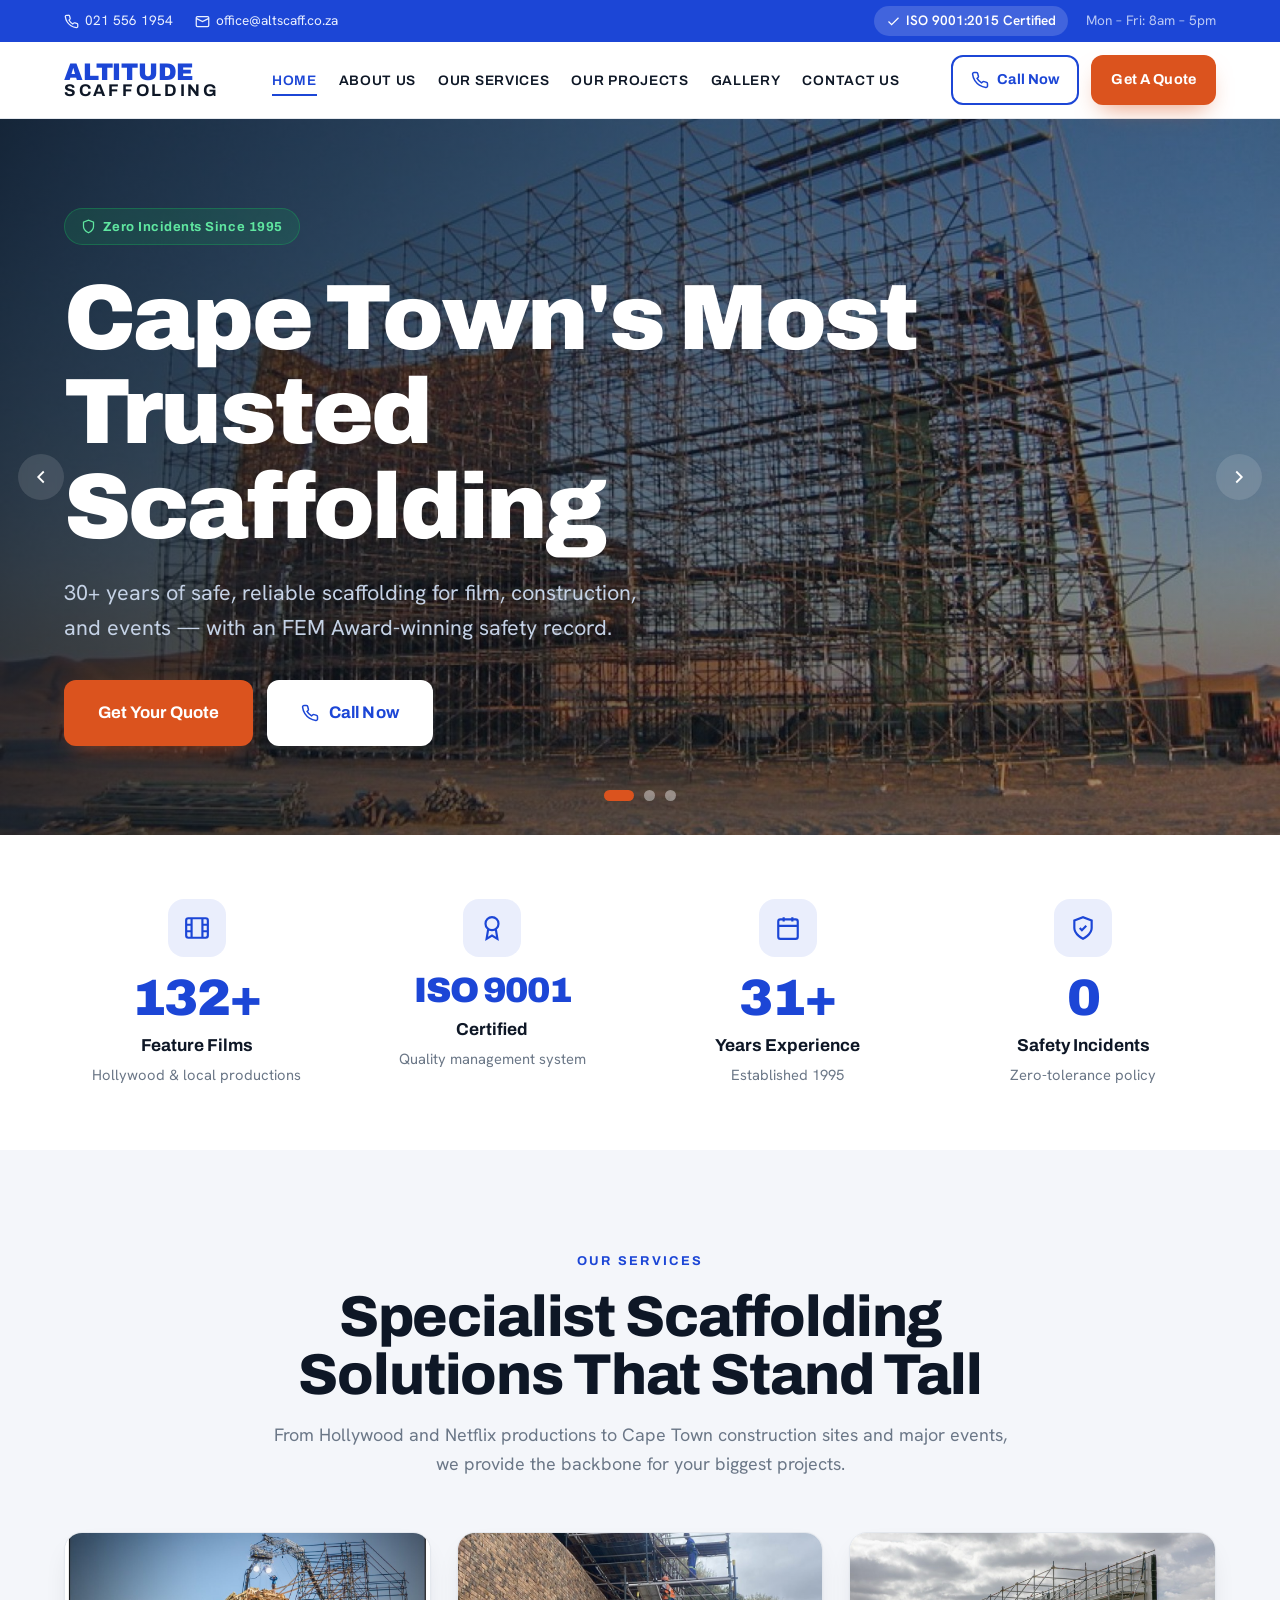
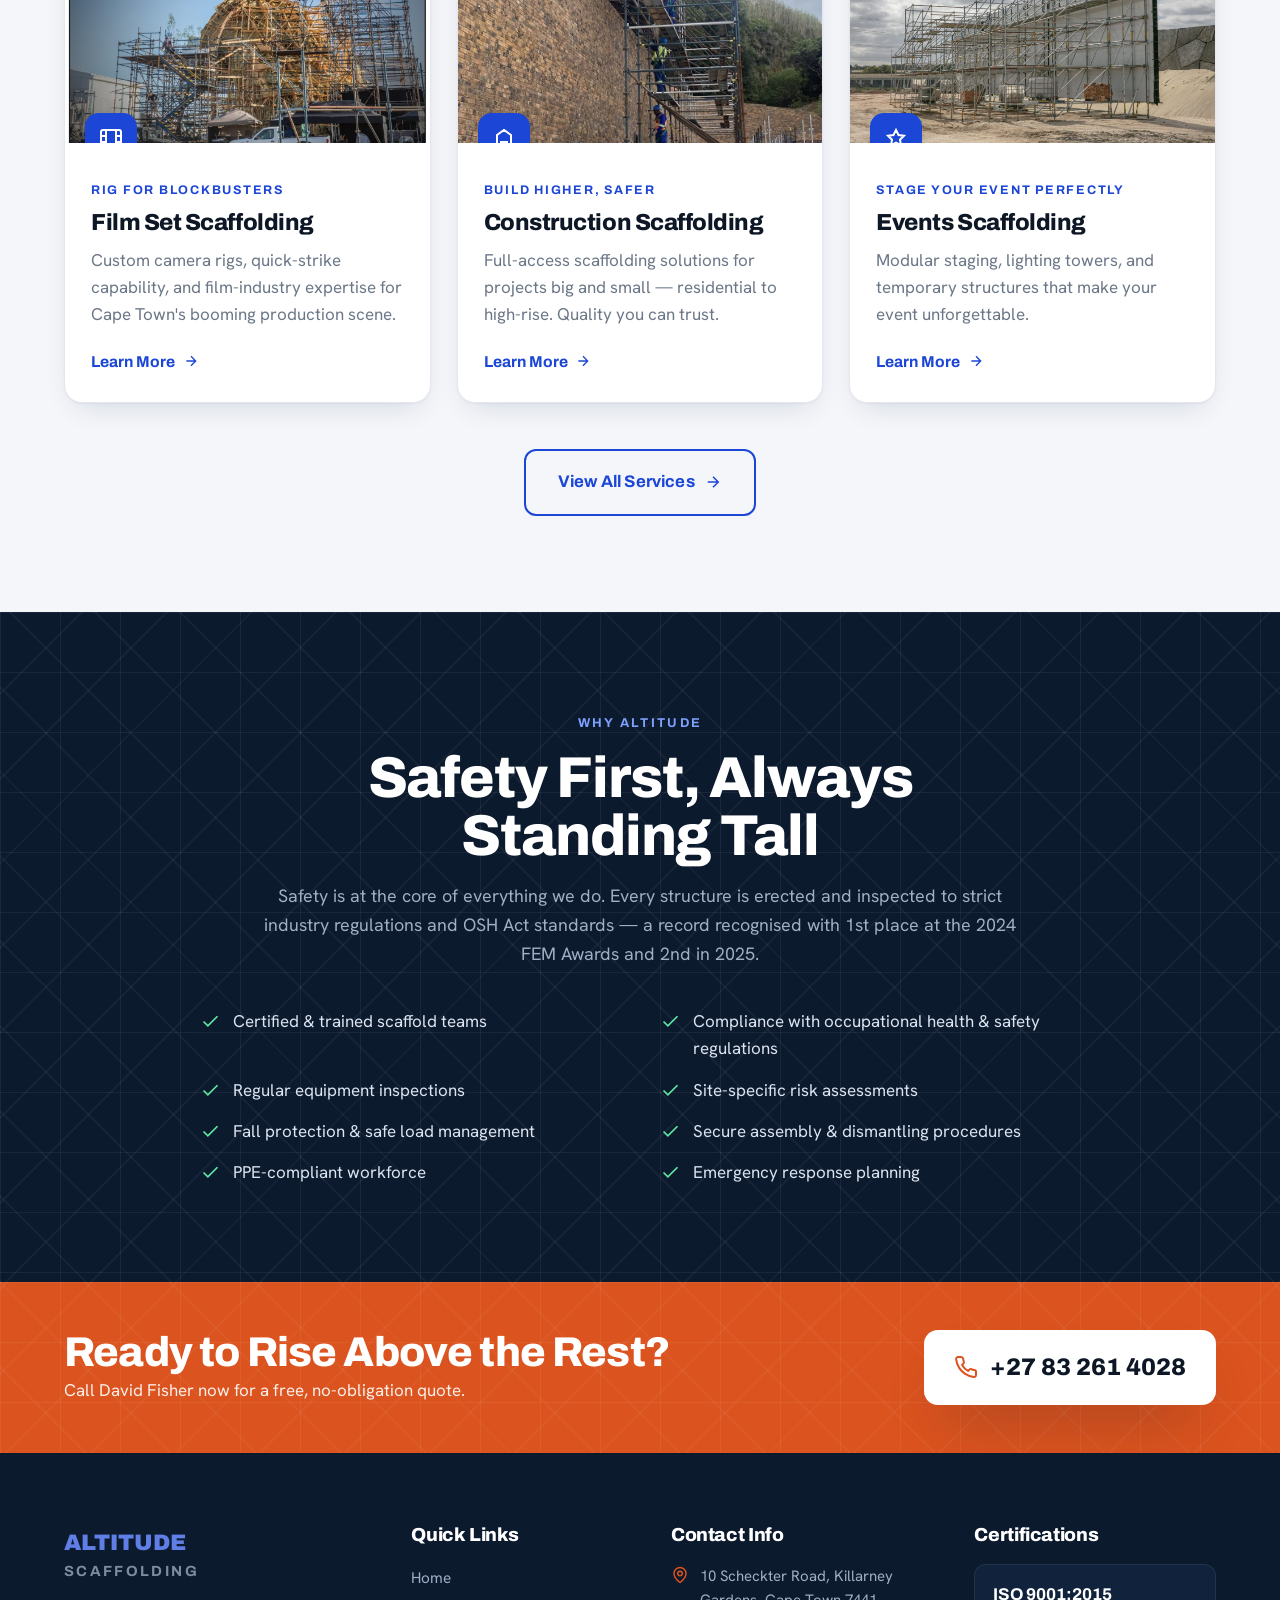
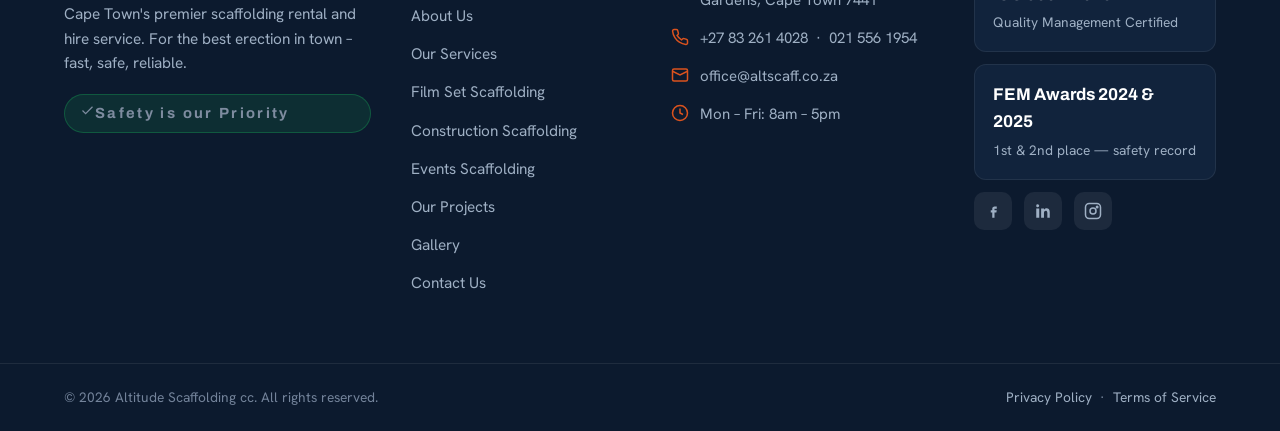
==== commit ef7a9884: "Add files via upload" ====
--- a/index.html
+++ b/index.html
@@ -76,10 +76,10 @@
       <div class="stat__note">Hollywood &amp; local productions</div>
     </div>
     <div class="stat reveal">
-      <div class="stat__ico"><svg viewBox="0 0 24 24" fill="none" stroke="currentColor" stroke-width="2"><path d="M3 21h18M5 21V8l7-5 7 5v13M9 21v-6h6v6"/></svg></div>
-      <div class="stat__num" data-to="2000" data-suffix="+">0+</div>
-      <div class="stat__label">Projects Completed</div>
-      <div class="stat__note">Construction &amp; events</div>
+      <div class="stat__ico"><svg viewBox="0 0 24 24" fill="none" stroke="currentColor" stroke-width="2"><circle cx="12" cy="8" r="6"/><path d="M8.5 13 7 22l5-3 5 3-1.5-9"/></svg></div>
+      <div class="stat__num" style="font-size:clamp(1.6rem,3vw,2.2rem)">ISO 9001</div>
+      <div class="stat__label">Certified</div>
+      <div class="stat__note">Quality management system</div>
     </div>
     <div class="stat reveal">
       <div class="stat__ico"><svg viewBox="0 0 24 24" fill="none" stroke="currentColor" stroke-width="2"><rect x="3" y="4" width="18" height="18" rx="2"/><path d="M16 2v4M8 2v4M3 10h18"/></svg></div>
@@ -226,7 +226,7 @@
   </div>
   <div class="foot__bar">
     <div class="container">
-      <span>© 2026 Altitude Scaffolding cc. All rights reserved. | We stand up so you don't have to.</span>
+      <span>© 2026 Altitude Scaffolding cc. All rights reserved.</span>
       <span><a href="#">Privacy Policy</a> &nbsp;·&nbsp; <a href="#">Terms of Service</a></span>
     </div>
   </div>
--- a/styles.css
+++ b/styles.css
@@ -155,11 +155,11 @@
 .brand b{ font-weight:900; font-size:1.5rem; letter-spacing:-.01em; color:var(--blue); }
 .brand span{ font-weight:700; font-size:1.06rem; letter-spacing:.16em; color:var(--ink); }
 
-.nav__links{ display:flex; gap:30px; }
+.nav__links{ display:flex; gap:22px; }
 .nav__links a{
-  font-family:var(--font-display); font-weight:600; font-size:.92rem;
-  letter-spacing:.08em; text-transform:uppercase; color:var(--ink);
-  padding:6px 0; position:relative;
+  font-family:var(--font-display); font-weight:600; font-size:.86rem;
+  letter-spacing:.05em; text-transform:uppercase; color:var(--ink);
+  padding:6px 0; position:relative; white-space:nowrap;
 }
 .nav__links a::after{
   content:""; position:absolute; left:0; bottom:-2px; height:2px; width:0;
@@ -468,7 +468,7 @@
 /* =========================================================================
    RESPONSIVE
    ========================================================================= */
-@media (max-width:980px){
+@media (max-width:1060px){
   .nav__links{ display:none; }
   .nav__cta .btn--ghost{ display:none; }
   .nav__burger{ display:flex; }
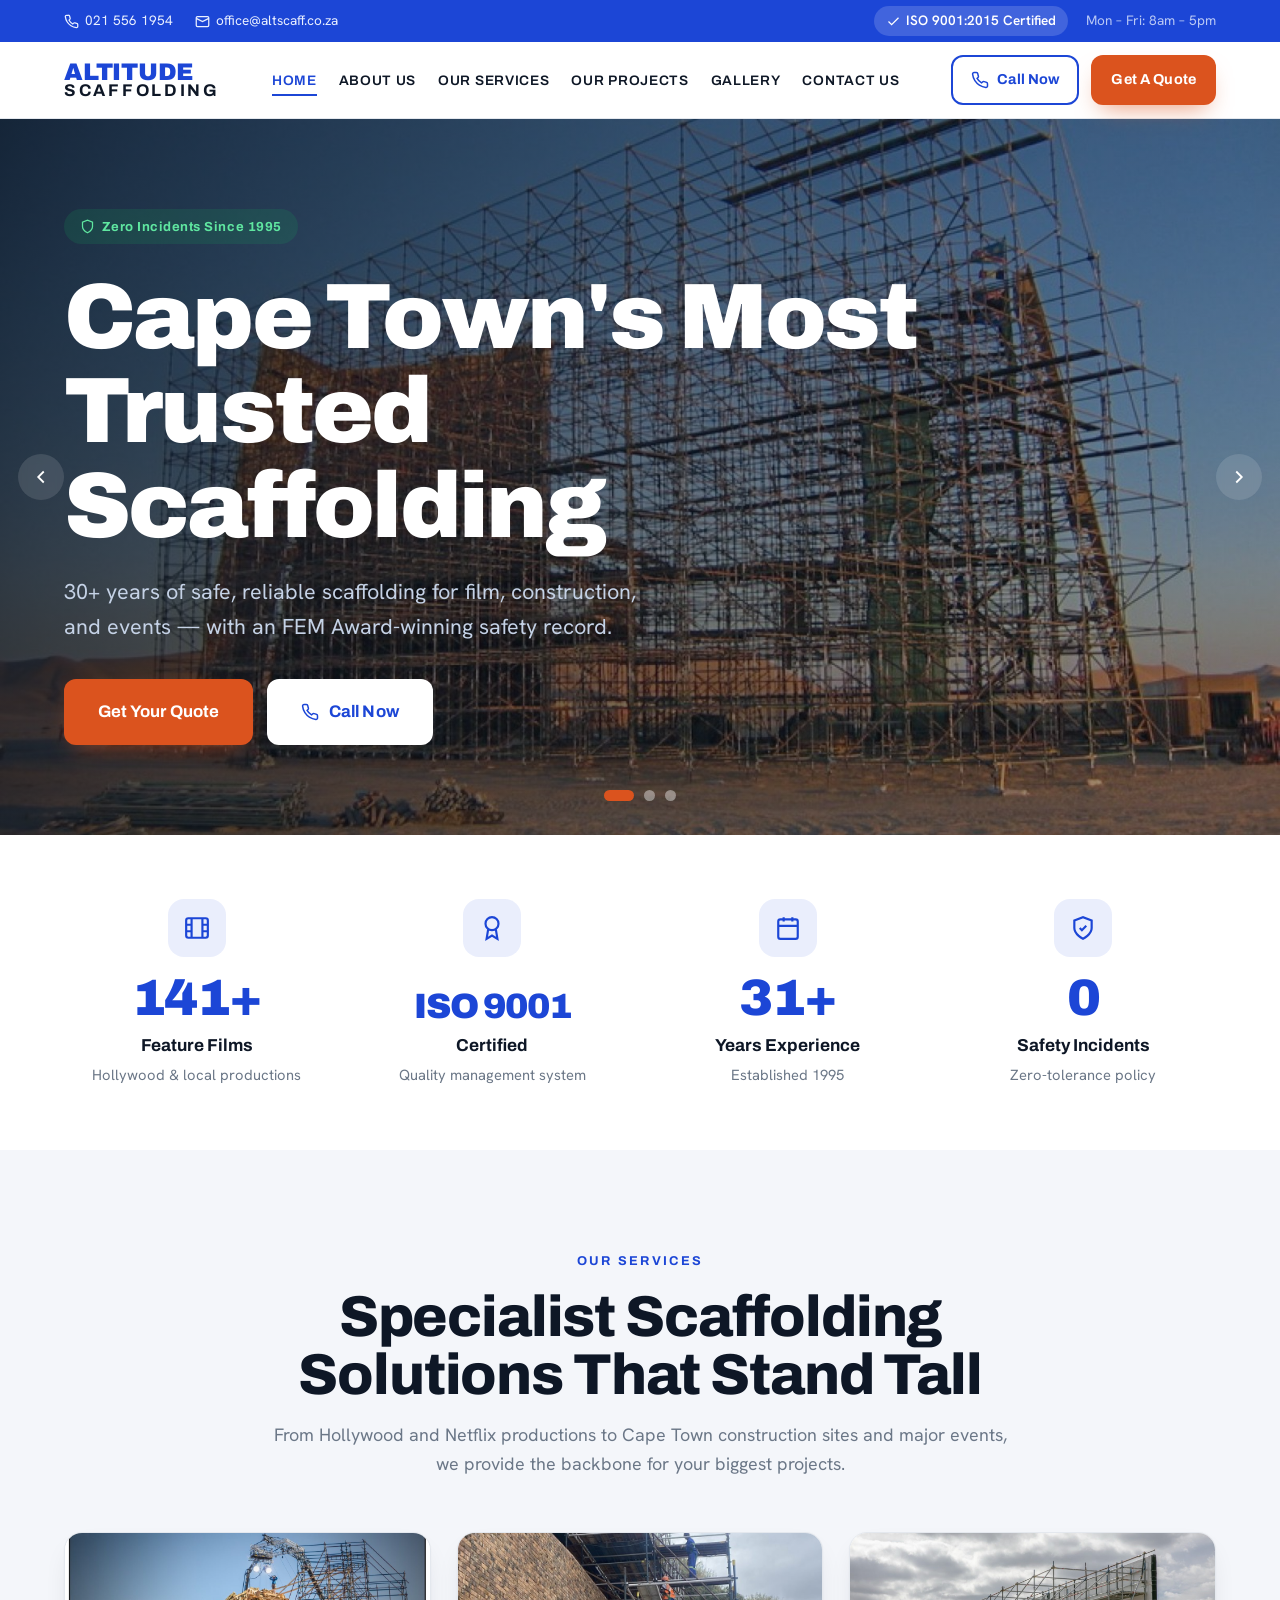
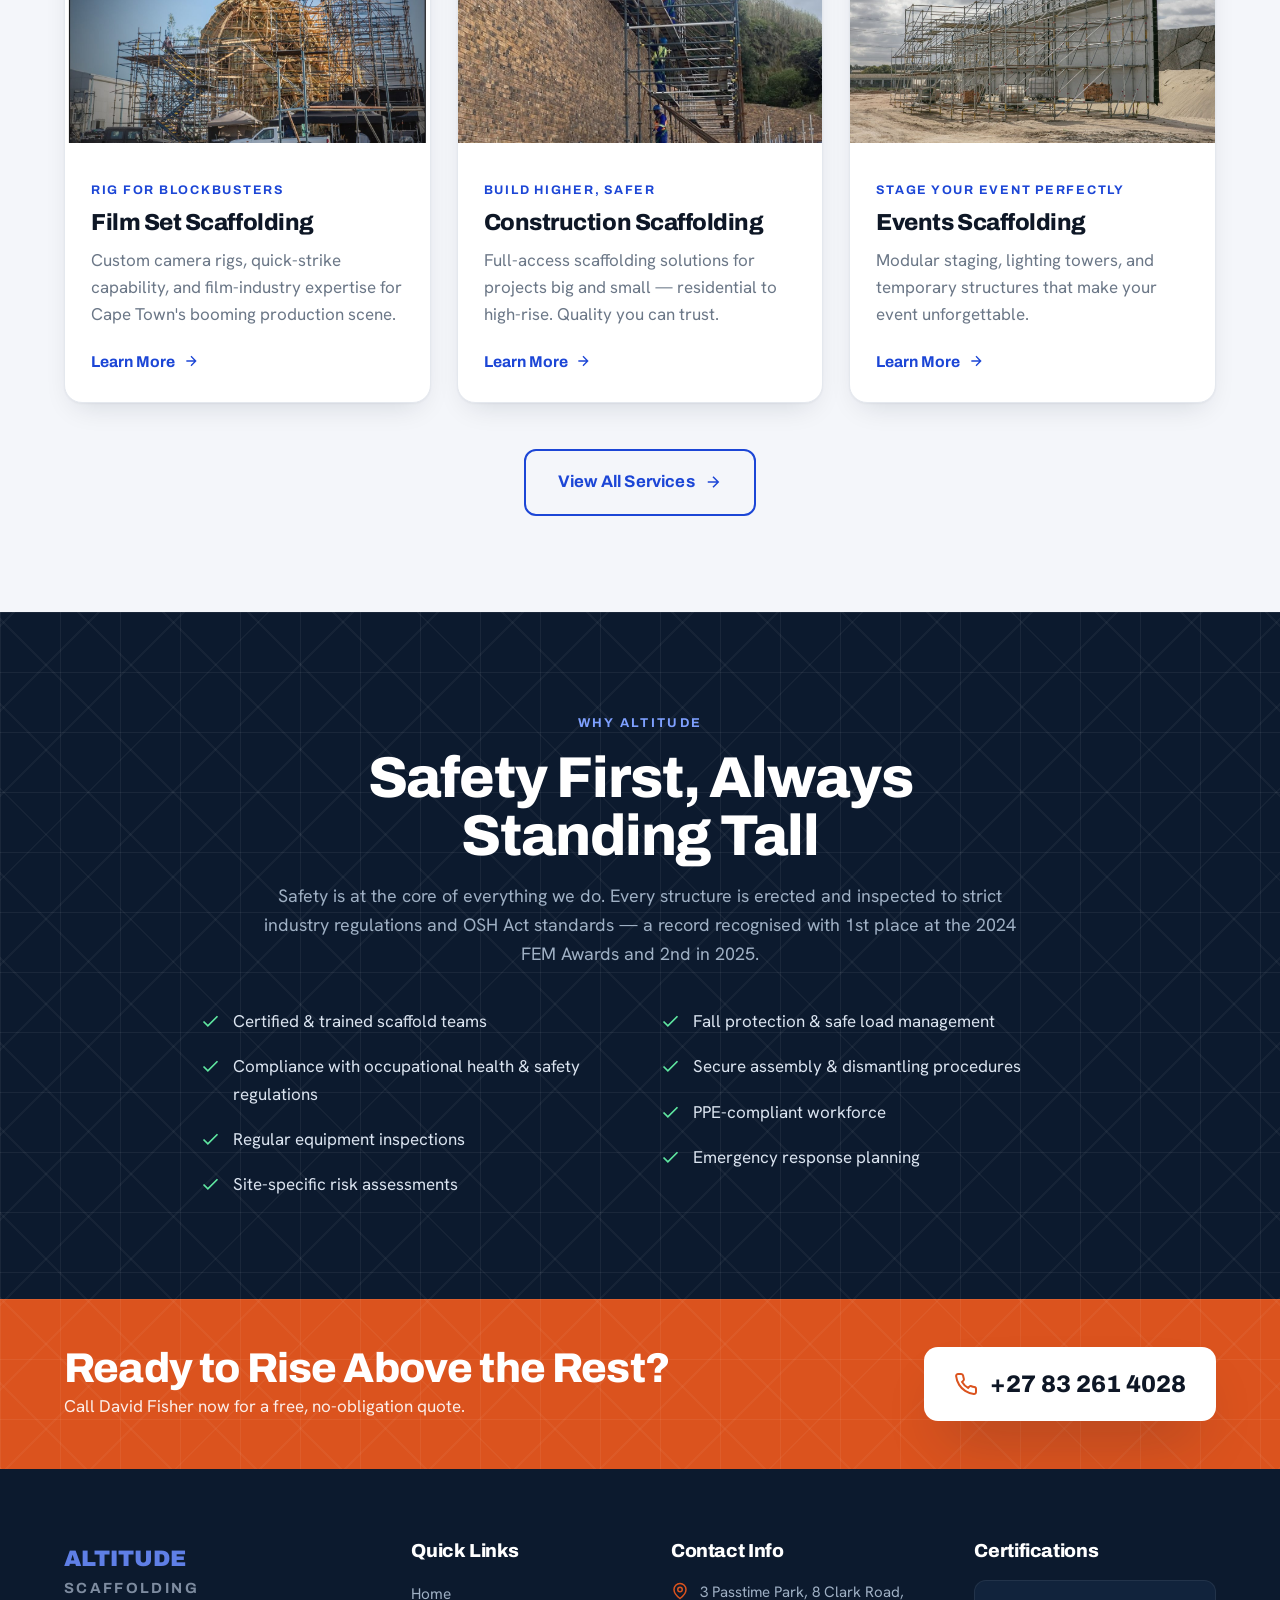
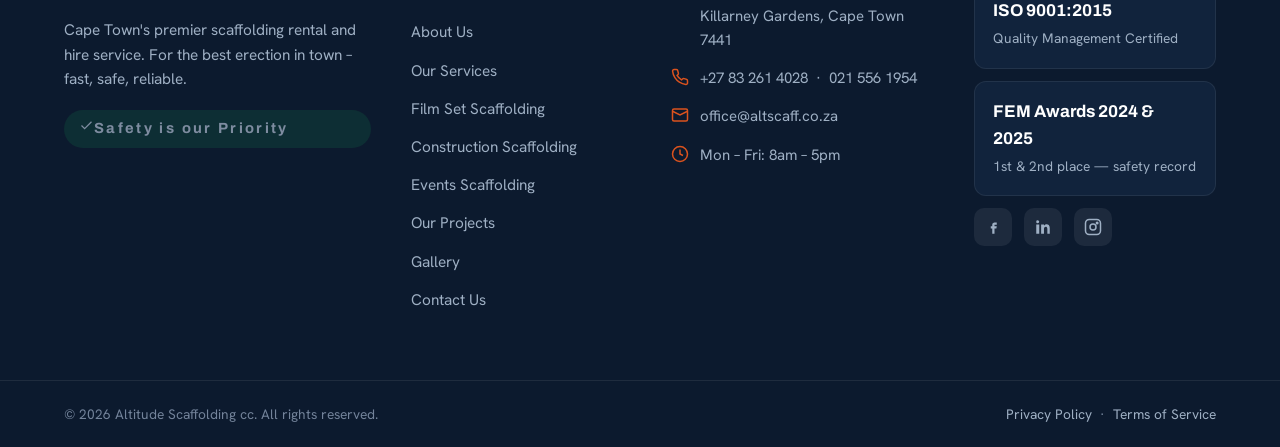
==== commit d531b53c: "Add files via upload" ====
--- a/index.html
+++ b/index.html
@@ -206,7 +206,7 @@
       <div>
         <h4>Contact Info</h4>
         <ul class="foot__contact">
-          <li><svg viewBox="0 0 24 24" fill="none" stroke="currentColor" stroke-width="2"><path d="M20 10c0 6-8 12-8 12s-8-6-8-12a8 8 0 0 1 16 0z"/><circle cx="12" cy="10" r="3"/></svg>10 Scheckter Road, Killarney Gardens, Cape Town 7441</li>
+          <li><svg viewBox="0 0 24 24" fill="none" stroke="currentColor" stroke-width="2"><path d="M20 10c0 6-8 12-8 12s-8-6-8-12a8 8 0 0 1 16 0z"/><circle cx="12" cy="10" r="3"/></svg>3 Passtime Park, 8 Clark Road, Killarney Gardens, Cape Town 7441</li>
           <li><svg viewBox="0 0 24 24" fill="none" stroke="currentColor" stroke-width="2"><path d="M22 16.92v3a2 2 0 0 1-2.18 2 19.79 19.79 0 0 1-8.63-3.07 19.5 19.5 0 0 1-6-6 19.79 19.79 0 0 1-3.07-8.67A2 2 0 0 1 4.11 2h3a2 2 0 0 1 2 1.72c.13.96.36 1.9.7 2.81a2 2 0 0 1-.45 2.11L8.09 9.91a16 16 0 0 0 6 6l1.27-1.27a2 2 0 0 1 2.11-.45c.91.34 1.85.57 2.81.7A2 2 0 0 1 22 16.92z"/></svg>+27 83 261 4028 &nbsp;·&nbsp; 021 556 1954</li>
           <li><svg viewBox="0 0 24 24" fill="none" stroke="currentColor" stroke-width="2"><rect x="2" y="4" width="20" height="16" rx="2"/><path d="m22 7-10 5L2 7"/></svg>office@altscaff.co.za</li>
           <li><svg viewBox="0 0 24 24" fill="none" stroke="currentColor" stroke-width="2"><circle cx="12" cy="12" r="10"/><path d="M12 6v6l4 2"/></svg>Mon – Fri: 8am – 5pm</li>
--- a/styles.css
+++ b/styles.css
@@ -206,7 +206,7 @@
 .hero__inner{ position:relative; z-index:3; padding:70px 0; width:100%; }
 .hero__badge{
   display:inline-flex; align-items:center; gap:.5em;
-  background:rgba(24,169,87,.16); color:#5fe6a0; border:1px solid rgba(24,169,87,.4);
+  background:rgba(24,169,87,.16); color:#5fe6a0;
   padding:7px 16px; border-radius:99px; font-family:var(--font-display);
   font-weight:700; font-size:.82rem; letter-spacing:.04em; margin-bottom:26px;
 }
@@ -253,7 +253,7 @@
   display:grid; place-items:center; background:rgba(28,70,214,.09); color:var(--blue);
 }
 .stat__ico svg{ width:26px; height:26px; }
-.stat__num{ font-family:var(--font-display); font-weight:900; font-size:clamp(2.4rem,4vw,3.2rem); color:var(--blue); letter-spacing:-.03em; line-height:1; }
+.stat__num{ font-family:var(--font-display); font-weight:900; font-size:clamp(2.4rem,4vw,3.2rem); color:var(--blue); letter-spacing:-.03em; line-height:1; min-height:3.2rem; display:flex; align-items:flex-end; justify-content:center; }
 .stat__label{ font-family:var(--font-display); font-weight:700; color:var(--ink); margin-top:8px; font-size:1.08rem; }
 .stat__note{ color:var(--muted); font-size:.92rem; margin-top:3px; }
 
@@ -268,10 +268,7 @@
 }
 .card:hover{ transform:translateY(-6px); box-shadow:var(--shadow-lg); }
 .card__media{ position:relative; height:210px; overflow:hidden; }
-.card__ico{
-  position:absolute; left:20px; bottom:-22px; width:52px; height:52px; border-radius:14px;
-  background:var(--blue); color:#fff; display:grid; place-items:center; box-shadow:var(--shadow); z-index:2;
-}
+.card__ico{ display:none; }
 .card__ico svg{ width:24px; height:24px; }
 .card__body{ padding:38px 26px 28px; flex:1; display:flex; flex-direction:column; }
 .card__kicker{ font-family:var(--font-display); font-weight:700; font-size:.78rem; letter-spacing:.14em; text-transform:uppercase; color:var(--blue); }
@@ -320,8 +317,8 @@
 .mini p{ color:var(--muted); font-size:.96rem; }
 
 /* Safety checklist grid */
-.safety-grid{ display:grid; grid-template-columns:repeat(2,1fr); gap:14px 40px; max-width:880px; margin:40px auto 0; }
-.safety-grid li{ display:flex; gap:12px; align-items:flex-start; color:#dbe4f0; }
+.safety-grid{ columns:2; column-gap:40px; max-width:880px; margin:40px auto 0; }
+.safety-grid li{ display:flex; gap:12px; align-items:flex-start; color:#dbe4f0; margin-bottom:18px; break-inside:avoid; }
 .safety-grid svg{ width:21px; height:21px; color:#5fe6a0; flex:none; margin-top:3px; }
 
 /* =========================================================================
@@ -439,7 +436,7 @@
 .foot__brand b{ font-family:var(--font-display); font-weight:900; font-size:1.4rem; color:#5f7fe6; display:block; }
 .foot__brand span{ font-family:var(--font-display); font-weight:700; letter-spacing:.16em; color:#7e8ca0; display:block; font-size:.92rem; }
 .foot__brand p{ margin:18px 0; font-size:.96rem; max-width:34ch; }
-.foot__pill{ display:inline-flex; align-items:center; gap:.5em; background:rgba(24,169,87,.14); color:#5fe6a0; border:1px solid rgba(24,169,87,.35); padding:7px 15px; border-radius:99px; font-family:var(--font-display); font-weight:700; font-size:.8rem; }
+.foot__pill{ display:inline-flex; align-items:center; gap:.5em; background:rgba(24,169,87,.14); color:#5fe6a0; padding:7px 15px; border-radius:99px; font-family:var(--font-display); font-weight:700; font-size:.8rem; }
 .foot__pill svg{ width:15px; height:15px; }
 .foot h4{ color:#fff; font-size:1.18rem; margin-bottom:20px; }
 .foot__links li{ margin-bottom:11px; }
@@ -542,3 +539,6 @@
 .lightbox__nav svg{ width:26px; height:26px; }
 .lightbox__prev{ left:22px; } .lightbox__next{ right:22px; }
 @media (max-width:600px){ .lightbox__nav{ width:42px; height:42px; } }
+
+/* Safety/why-choose list: single column on small screens */
+@media (max-width:640px){ .safety-grid{ columns:1; } }
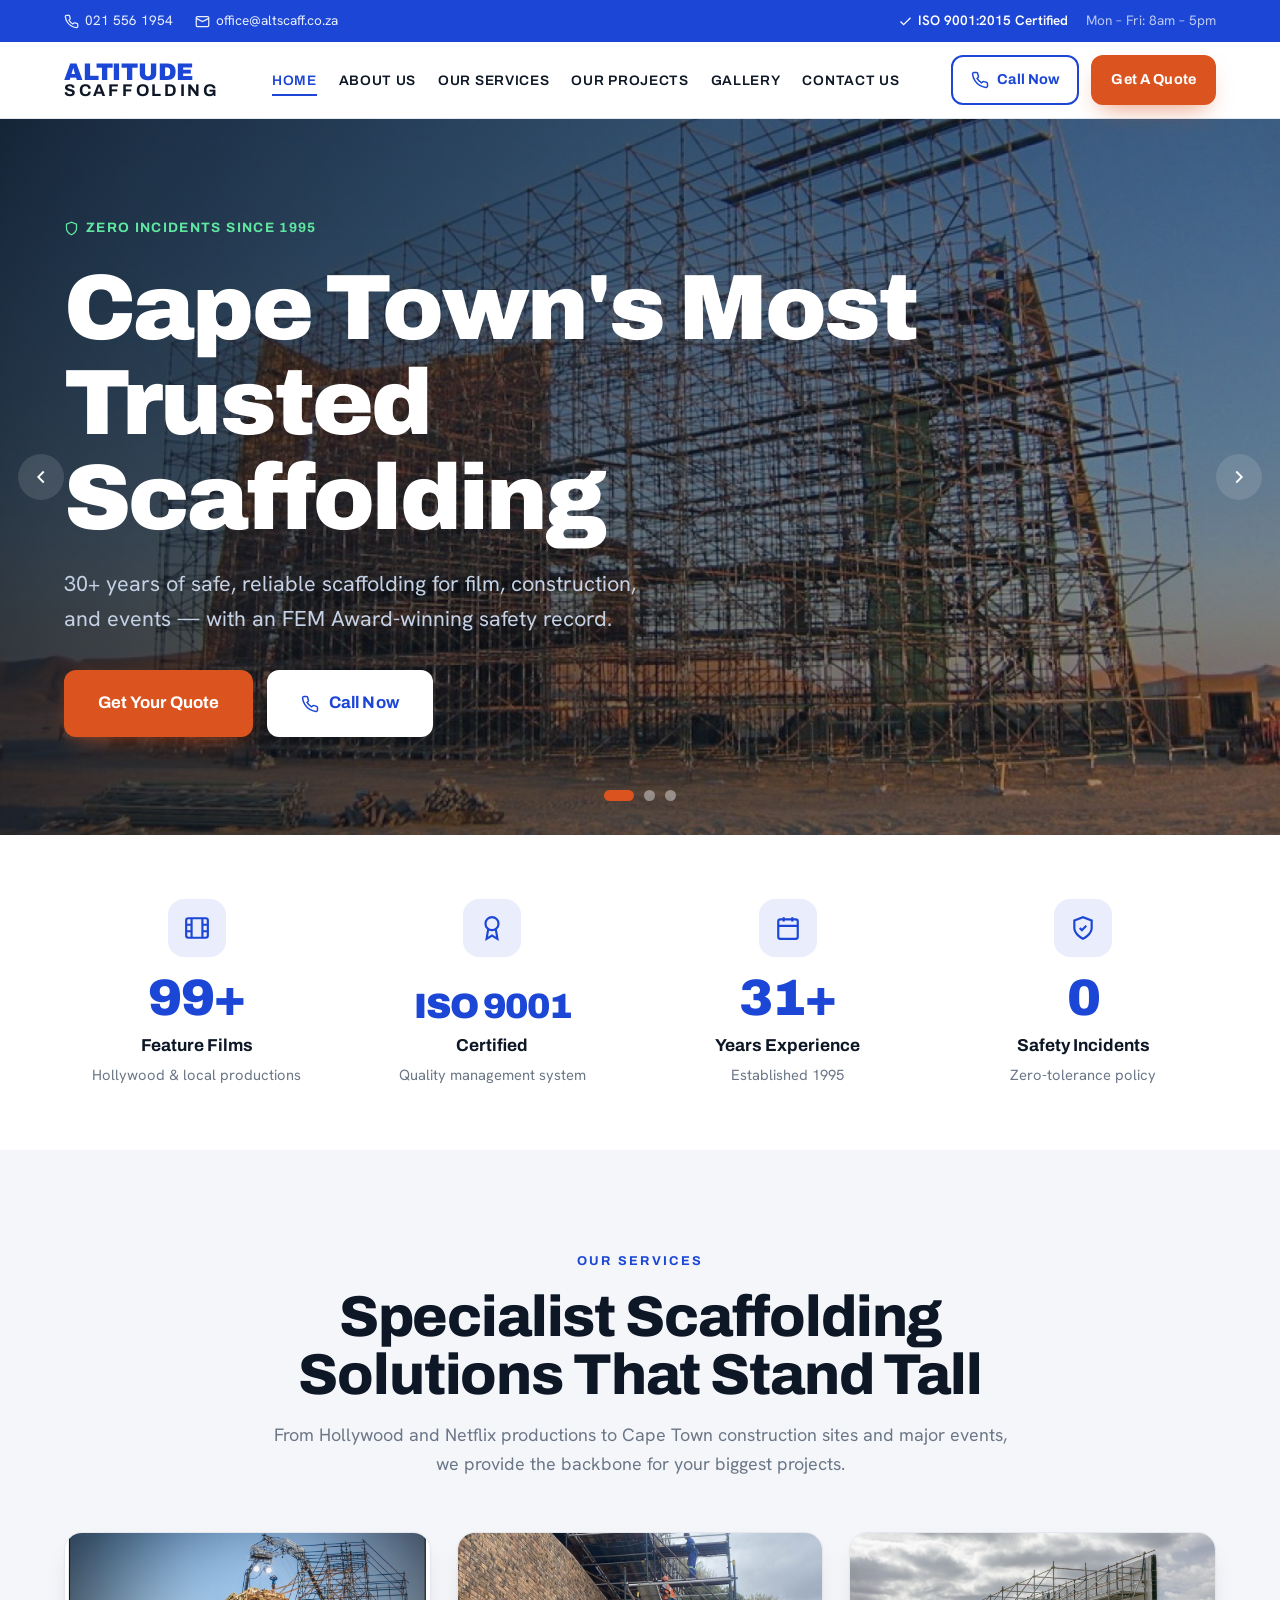
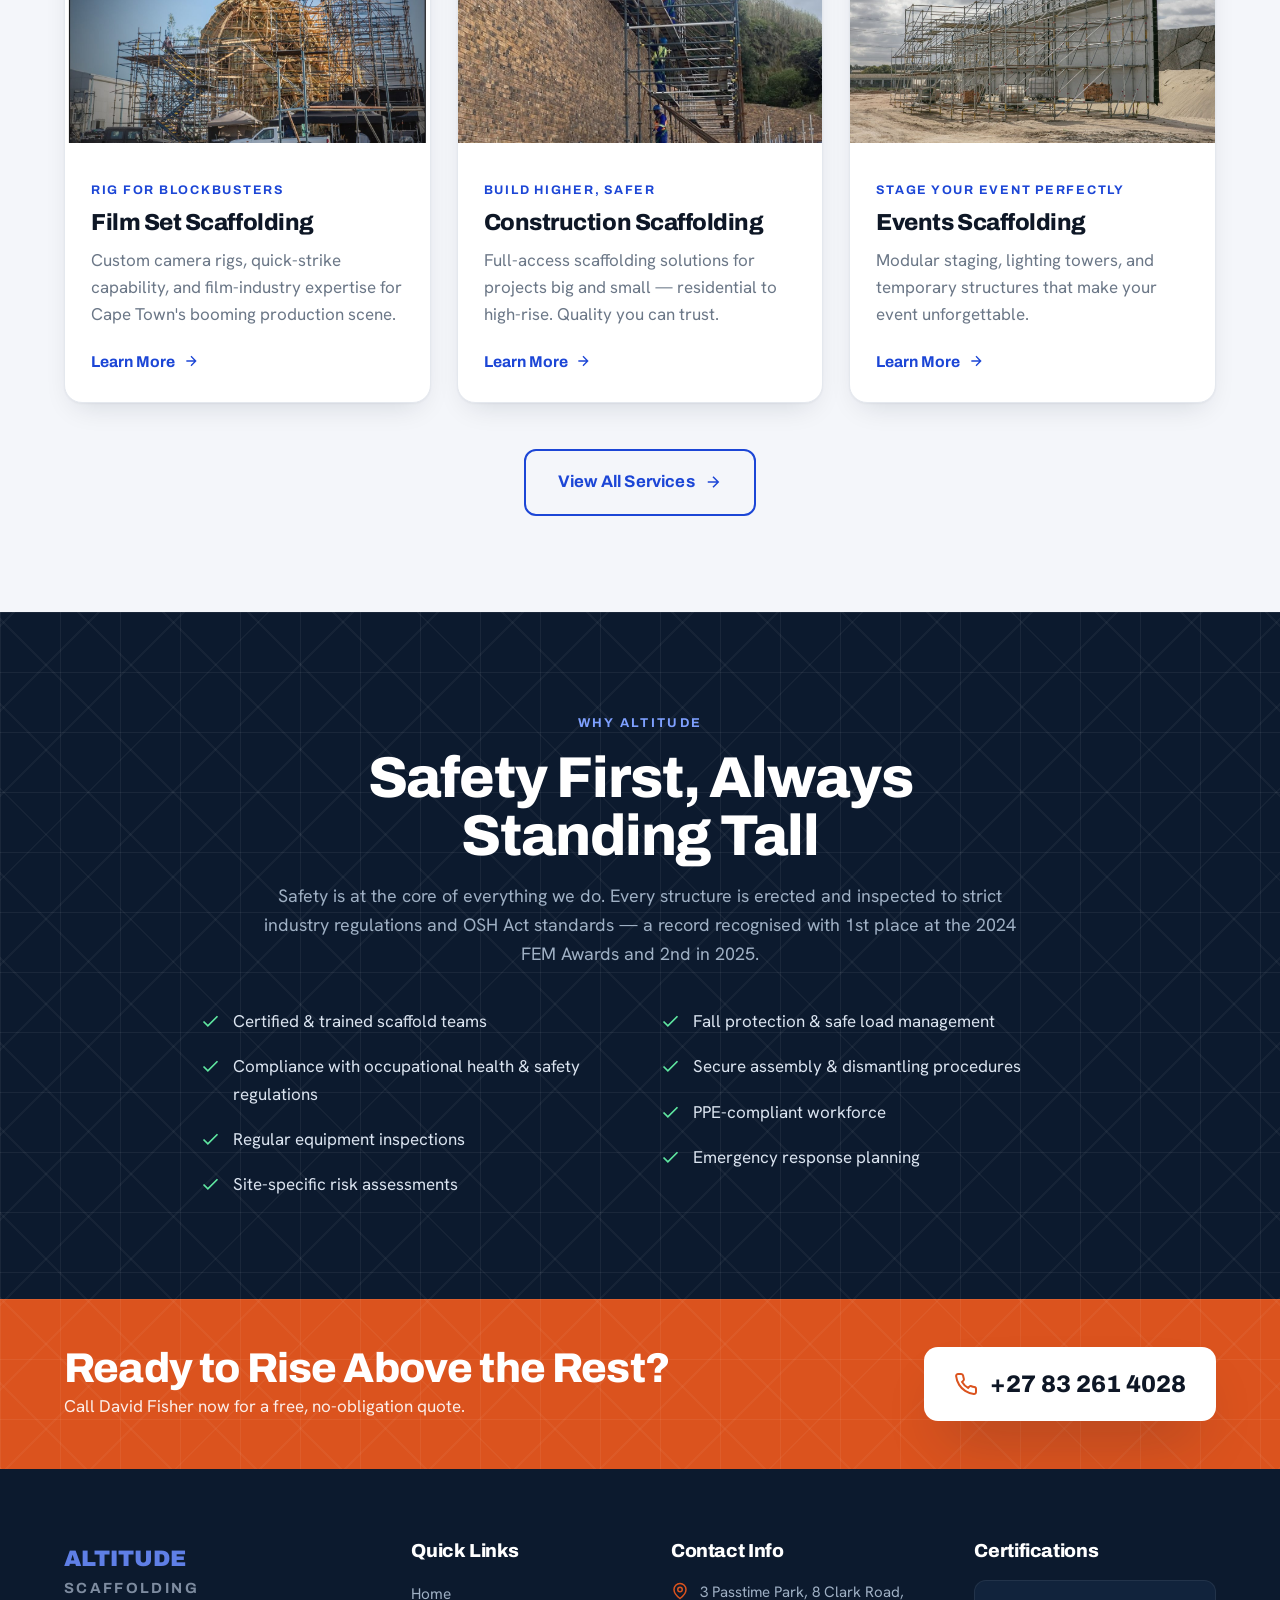
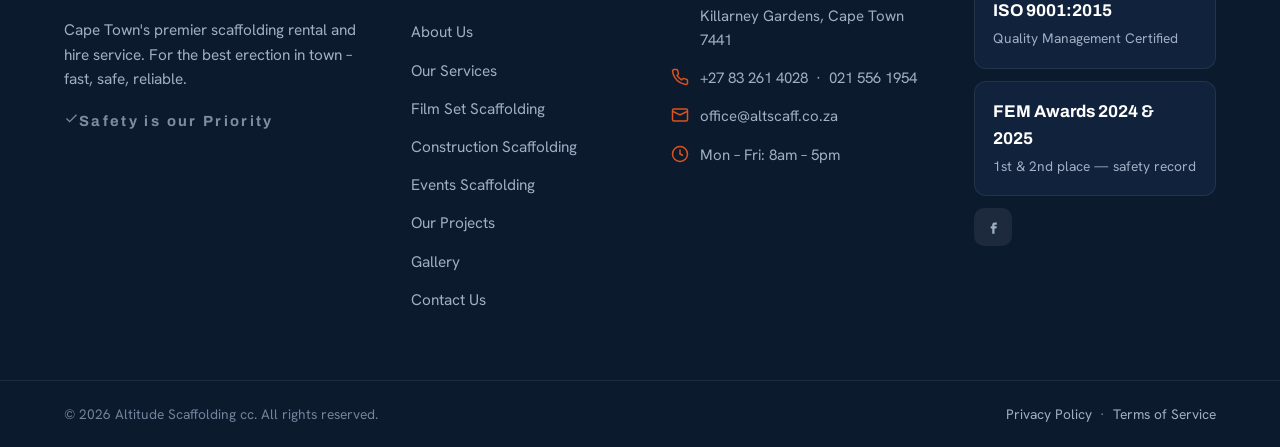
==== commit be367018: "Add files via upload" ====
--- a/index.html
+++ b/index.html
@@ -217,9 +217,7 @@
         <div class="cert"><b>ISO 9001:2015</b><span>Quality Management Certified</span></div>
         <div class="cert"><b>FEM Awards 2024 &amp; 2025</b><span>1st &amp; 2nd place — safety record</span></div>
         <div class="foot__social">
-          <a href="#" aria-label="Facebook"><svg viewBox="0 0 24 24" fill="currentColor"><path d="M14 9h3V6h-3c-1.7 0-3 1.3-3 3v2H9v3h2v7h3v-7h2.5l.5-3H14V9z"/></svg></a>
-          <a href="#" aria-label="LinkedIn"><svg viewBox="0 0 24 24" fill="currentColor"><path d="M6.94 5a2 2 0 1 1-4-.02 2 2 0 0 1 4 .02zM7 8.5H3V21h4V8.5zm6.32 0H9.5V21h3.8v-6.5c0-3.5 4.5-3.8 4.5 0V21H21v-7.8c0-6-6.4-5.7-7.68-2.8V8.5z"/></svg></a>
-          <a href="#" aria-label="Instagram"><svg viewBox="0 0 24 24" fill="none" stroke="currentColor" stroke-width="2"><rect x="2" y="2" width="20" height="20" rx="5"/><circle cx="12" cy="12" r="4"/><circle cx="17.5" cy="6.5" r="1" fill="currentColor"/></svg></a>
+          <a href="https://www.facebook.com/profile.php?id=100057307884377" target="_blank" rel="noopener" aria-label="Facebook"><svg viewBox="0 0 24 24" fill="currentColor"><path d="M14 9h3V6h-3c-1.7 0-3 1.3-3 3v2H9v3h2v7h3v-7h2.5l.5-3H14V9z"/></svg></a>
         </div>
       </div>
     </div>
--- a/styles.css
+++ b/styles.css
@@ -135,7 +135,6 @@
 .topbar__right{ display:flex; align-items:center; gap:18px; }
 .topbar__badge{
   display:inline-flex; align-items:center; gap:.4em;
-  background:rgba(255,255,255,.16); padding:4px 12px; border-radius:99px;
   font-weight:600; color:#fff;
 }
 .topbar__hours{ color:#b9c8f5; }
@@ -206,9 +205,8 @@
 .hero__inner{ position:relative; z-index:3; padding:70px 0; width:100%; }
 .hero__badge{
   display:inline-flex; align-items:center; gap:.5em;
-  background:rgba(24,169,87,.16); color:#5fe6a0;
-  padding:7px 16px; border-radius:99px; font-family:var(--font-display);
-  font-weight:700; font-size:.82rem; letter-spacing:.04em; margin-bottom:26px;
+  color:#5fe6a0; font-family:var(--font-display);
+  font-weight:700; font-size:.85rem; letter-spacing:.1em; text-transform:uppercase; margin-bottom:22px;
 }
 .hero__badge svg{ width:15px; height:15px; }
 .hero h1{
@@ -436,7 +434,7 @@
 .foot__brand b{ font-family:var(--font-display); font-weight:900; font-size:1.4rem; color:#5f7fe6; display:block; }
 .foot__brand span{ font-family:var(--font-display); font-weight:700; letter-spacing:.16em; color:#7e8ca0; display:block; font-size:.92rem; }
 .foot__brand p{ margin:18px 0; font-size:.96rem; max-width:34ch; }
-.foot__pill{ display:inline-flex; align-items:center; gap:.5em; background:rgba(24,169,87,.14); color:#5fe6a0; padding:7px 15px; border-radius:99px; font-family:var(--font-display); font-weight:700; font-size:.8rem; }
+.foot__pill{ display:inline-flex; align-items:center; gap:.5em; color:#5fe6a0; font-family:var(--font-display); font-weight:700; font-size:.82rem; }
 .foot__pill svg{ width:15px; height:15px; }
 .foot h4{ color:#fff; font-size:1.18rem; margin-bottom:20px; }
 .foot__links li{ margin-bottom:11px; }
